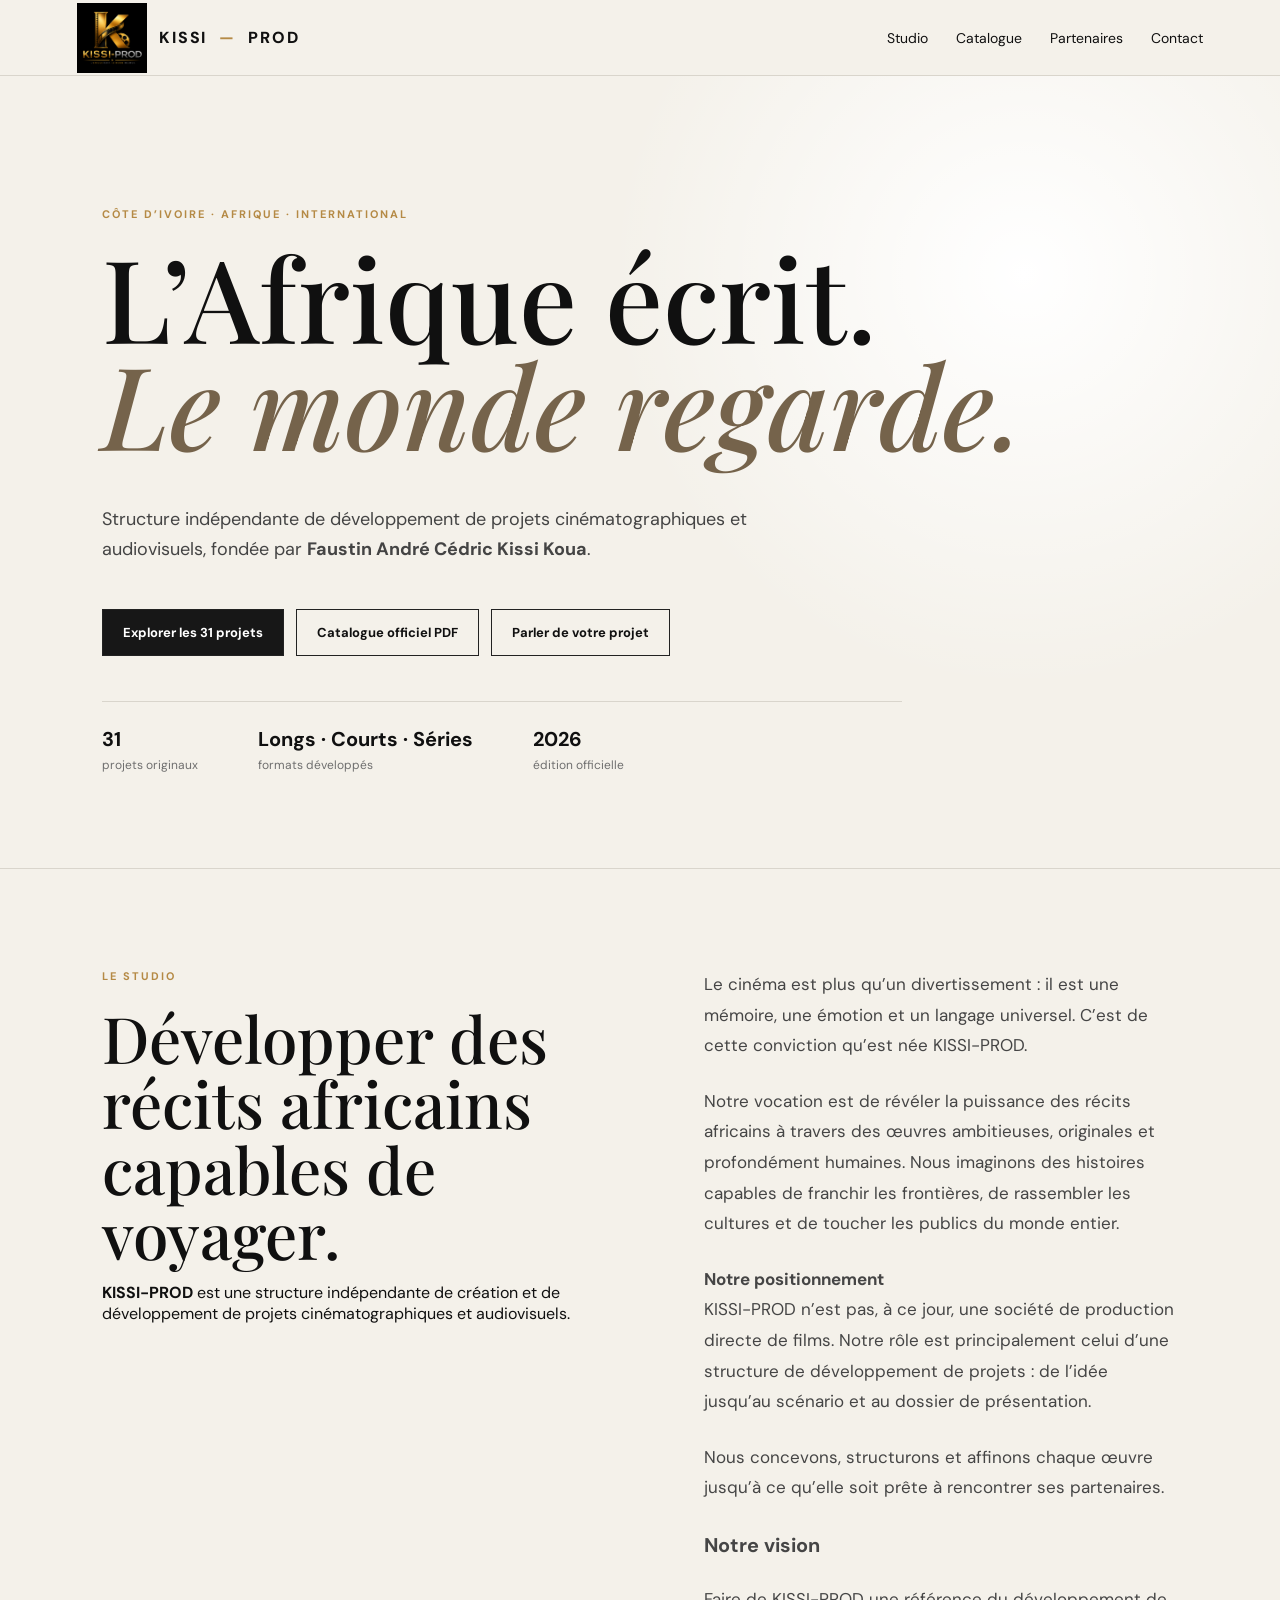
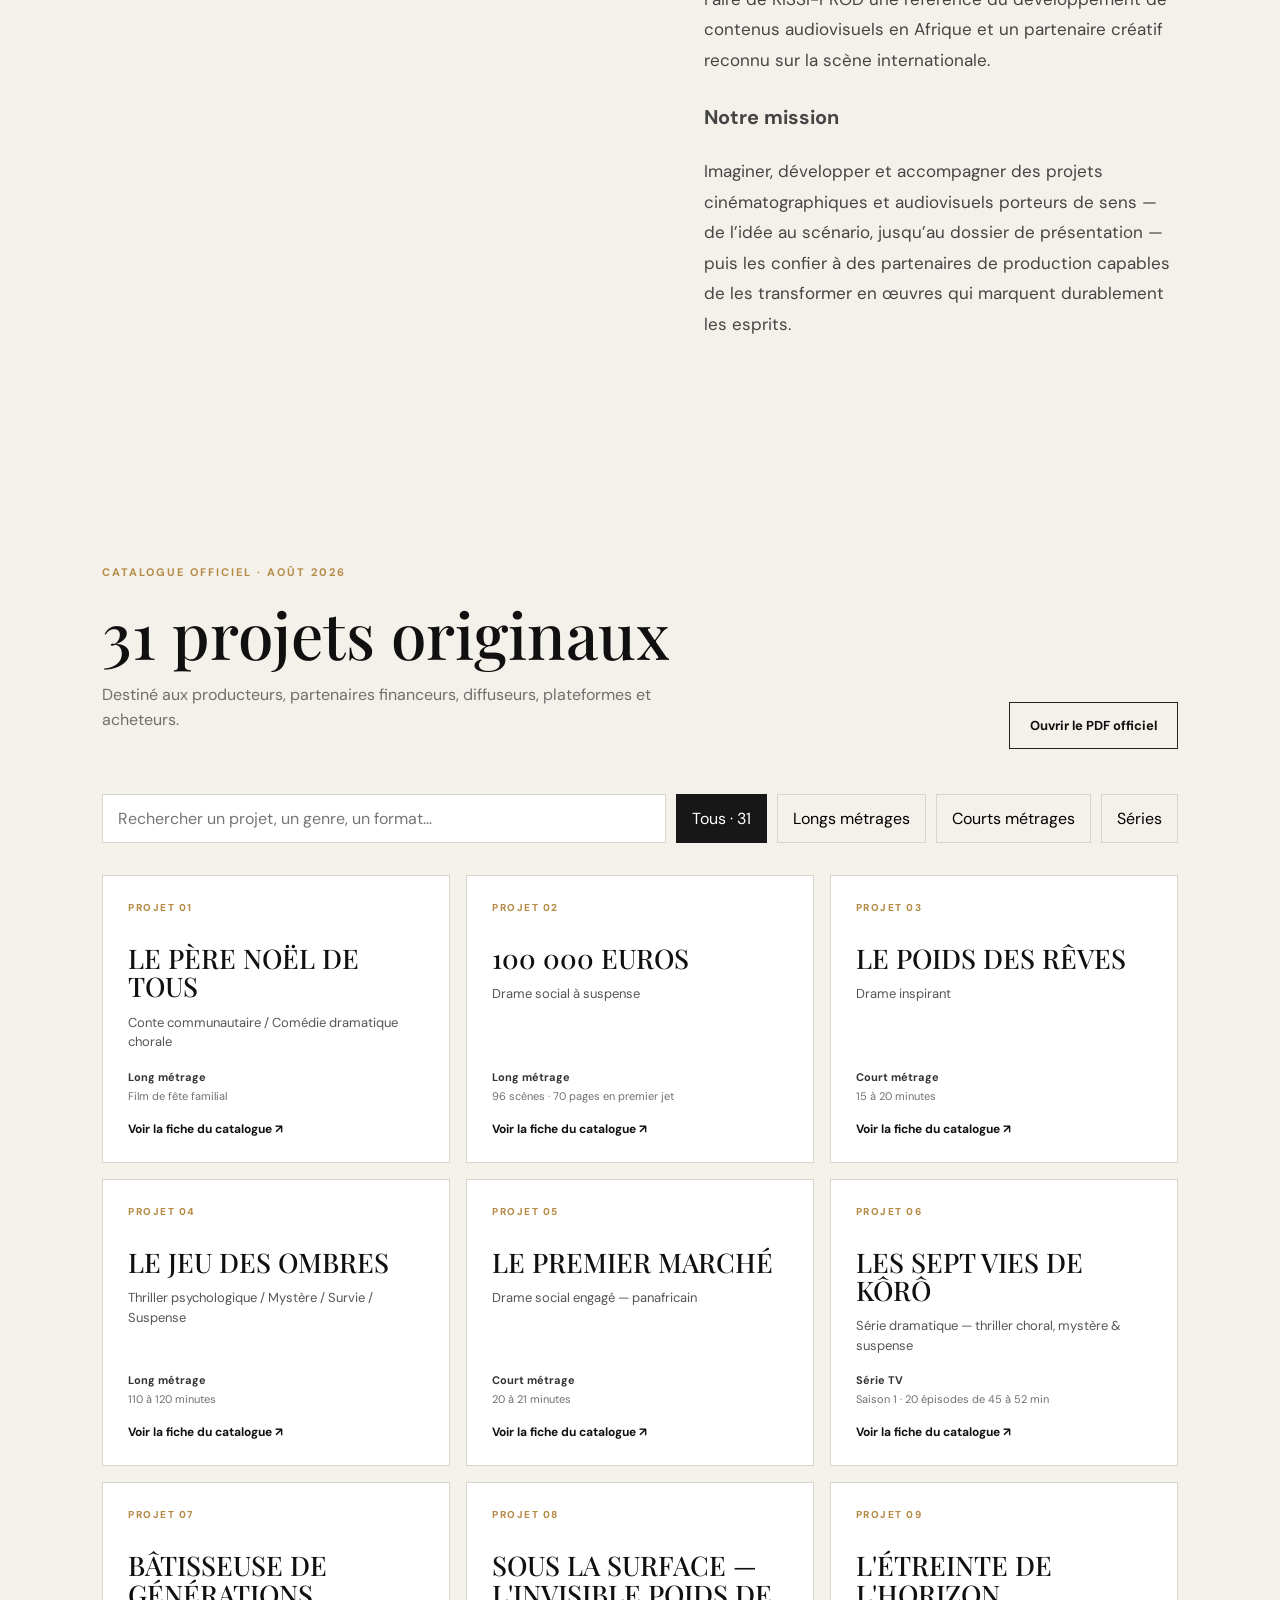
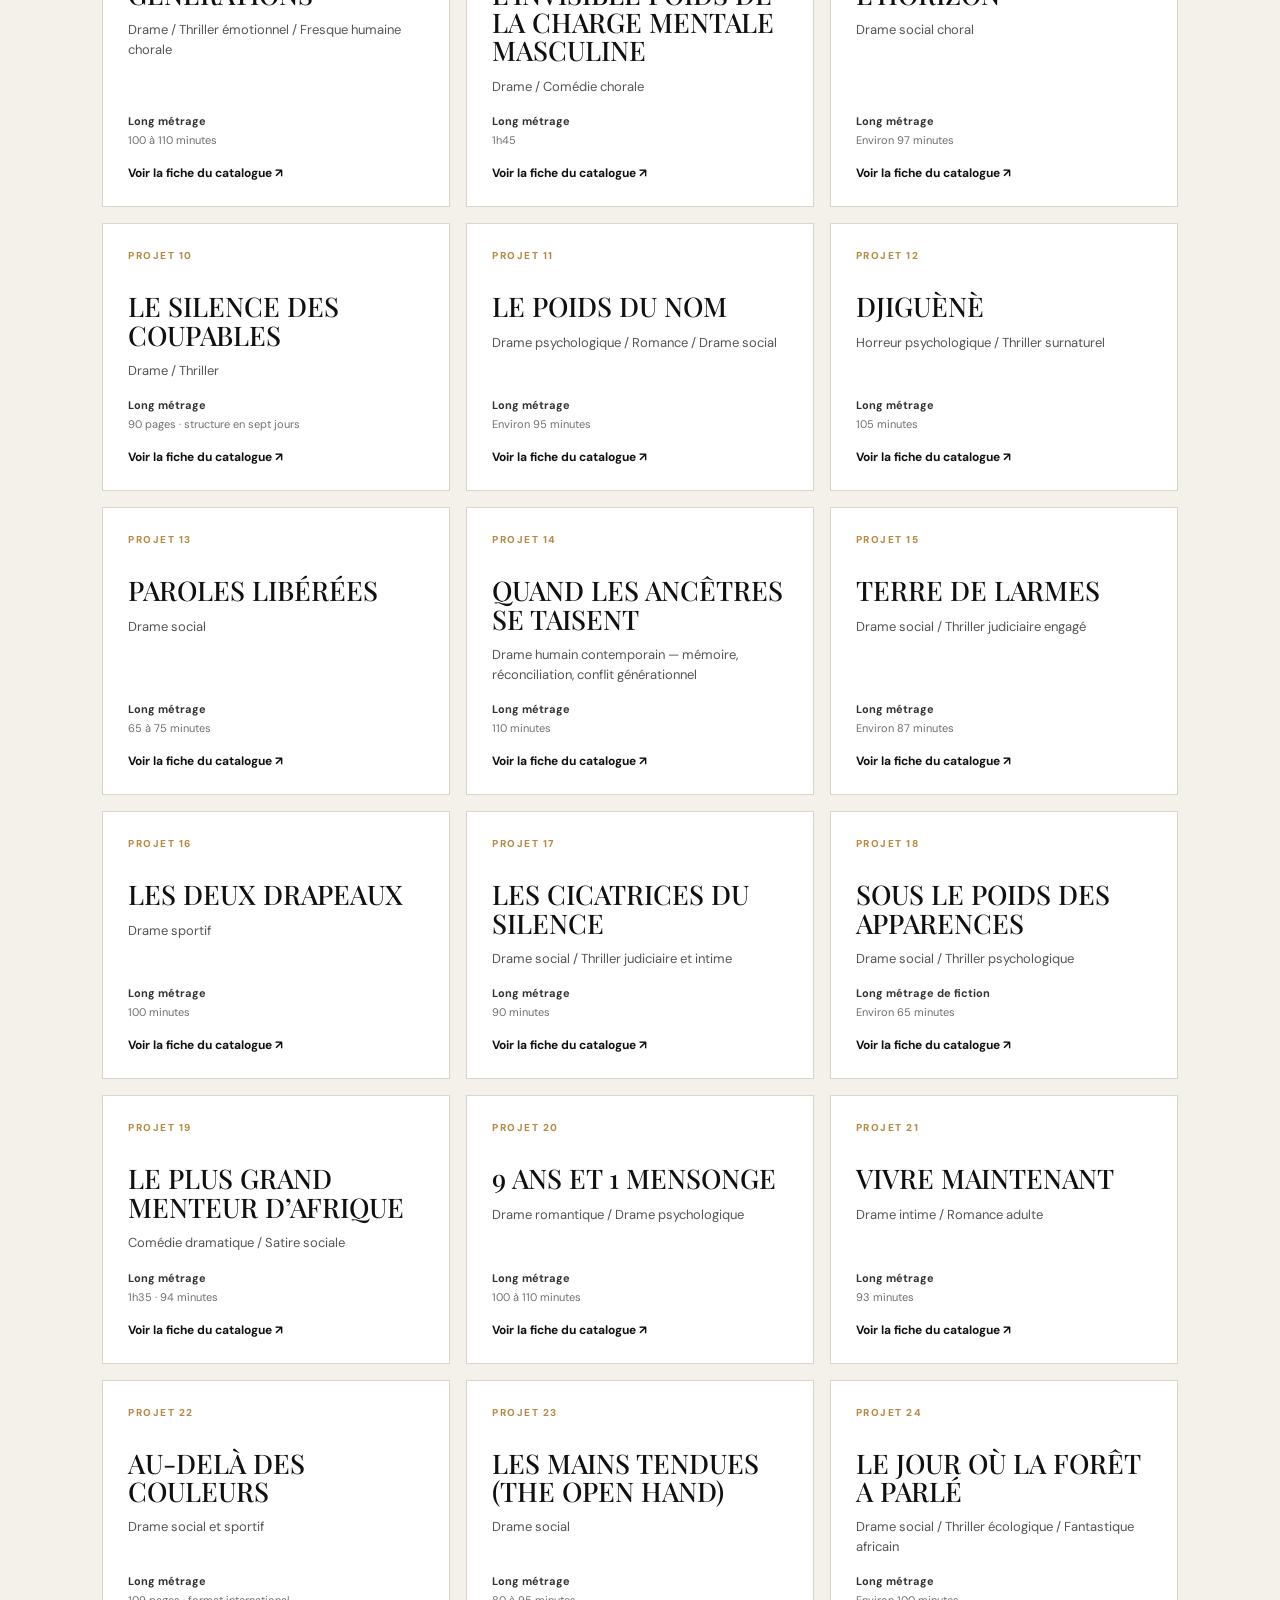
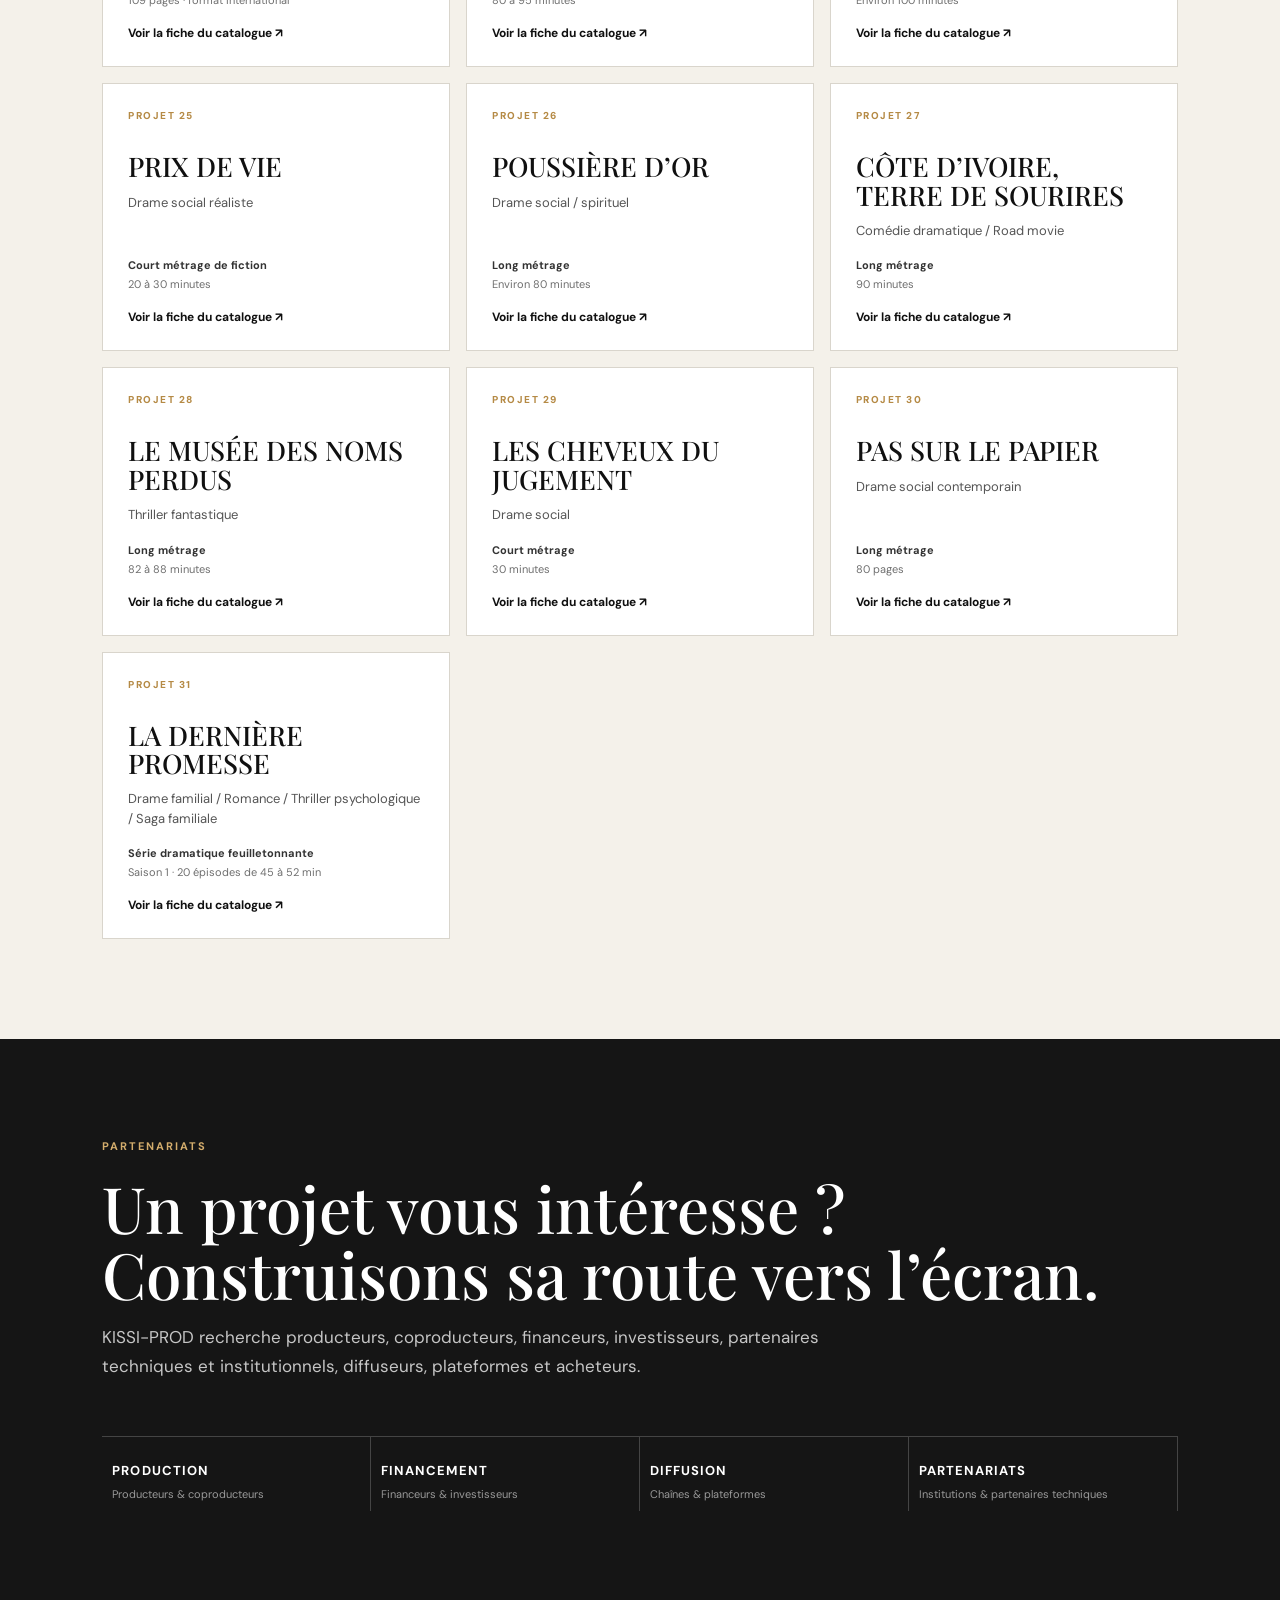
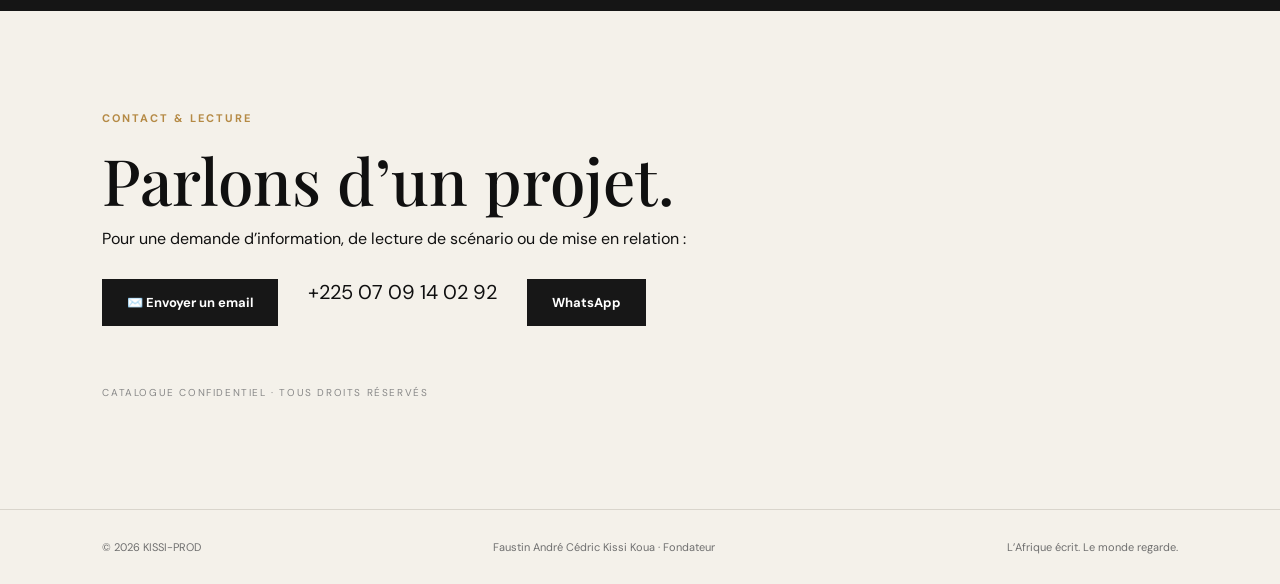
==== index.html @ 9c539769 "Update email link to a button with label" ====
<!doctype html>
<html lang="fr">
<head>
<meta charset="utf-8">
<meta name="viewport" content="width=device-width,initial-scale=1">
<meta name="description" content="KISSI-PROD — Catalogue officiel de 31 projets cinématographiques et audiovisuels.">
<title>KISSI-PROD — 31 projets</title>
<link rel="stylesheet" href="style.css">
</head>
<body>
<header class="nav">
  <a class="brand" href="#accueil">
   <img src="file_00000000c24481f49c2893742e3dc87b.png" alt="Logo KISSI-PROD"> KISSI<span>—</span>PROD</a>
  <button class="menu-toggle" aria-label="Ouvrir le menu">☰</button>
<nav>
    <a href="#studio">Studio</a>
    <a href="#catalogue">Catalogue</a>
    <a href="#partenaires">Partenaires</a>
    <a href="#contact">Contact</a>
  </nav>
</header>

<main>
<section id="accueil" class="hero">
  <div class="eyebrow">CÔTE D’IVOIRE · AFRIQUE · INTERNATIONAL</div>
  <h1>L’Afrique écrit.<br><em>Le monde regarde.</em></h1>
  <p>Structure indépendante de développement de projets cinématographiques et audiovisuels, fondée par <strong>Faustin André Cédric Kissi Koua</strong>.</p>
  <div class="actions">
    <a class="btn primary" href="#catalogue">Explorer les 31 projets</a>
    <a class="btn" href="catalogue-officiel-kissi-prod.pdf" target="_blank">Catalogue officiel PDF</a>
    <a class="btn" href="#contact">Parler de votre projet</a>
  </div>
  <div class="stats">
    <div><b>31</b><span>projets originaux</span></div>
    <div><b>Longs · Courts · Séries</b><span>formats développés</span></div>
    <div><b>2026</b><span>édition officielle</span></div>
  </div>
</section>

<section id="studio" class="section split">

  <div>
    <div class="eyebrow">LE STUDIO</div>

    <h2>Développer des récits africains capables de voyager.</h2>

    <p>
      <strong>KISSI-PROD</strong> est une structure indépendante de création
      et de développement de projets cinématographiques et audiovisuels.
    </p>
  </div>

  <div class="copy">

    <p>
      Le cinéma est plus qu’un divertissement : il est une mémoire,
      une émotion et un langage universel. C’est de cette conviction
      qu’est née KISSI-PROD.
    </p>

    <p>
      Notre vocation est de révéler la puissance des récits africains
      à travers des œuvres ambitieuses, originales et profondément humaines.
      Nous imaginons des histoires capables de franchir les frontières,
      de rassembler les cultures et de toucher les publics du monde entier.
    </p>

    <div class="note">
      <strong>Notre positionnement</strong>

      <p>
        KISSI-PROD n’est pas, à ce jour, une société de production directe
        de films. Notre rôle est principalement celui d’une structure de
        développement de projets : de l’idée jusqu’au scénario et au dossier
        de présentation.
      </p>

      <p>
        Nous concevons, structurons et affinons chaque œuvre jusqu’à ce
        qu’elle soit prête à rencontrer ses partenaires.
      </p>
    </div>

    <h3>Notre vision</h3>

    <p>
      Faire de KISSI-PROD une référence du développement de contenus
      audiovisuels en Afrique et un partenaire créatif reconnu sur
      la scène internationale.
    </p>

    <h3>Notre mission</h3>

    <p>
      Imaginer, développer et accompagner des projets cinématographiques
      et audiovisuels porteurs de sens — de l’idée au scénario, jusqu’au
      dossier de présentation — puis les confier à des partenaires de
      production capables de les transformer en œuvres qui marquent
      durablement les esprits.
    </p>

  </div>

</section>

<section id="catalogue" class="section catalogue">
  <div class="sectionhead">
    <div>
      <div class="eyebrow">CATALOGUE OFFICIEL · AOÛT 2026</div>
      <h2>31 projets originaux</h2>
      <p>Destiné aux producteurs, partenaires financeurs, diffuseurs, plateformes et acheteurs.</p>
    </div>
    <a class="btn" href="catalogue-officiel-kissi-prod.pdf" target="_blank">Ouvrir le PDF officiel</a>
  </div>
  <div class="filters">
    <input id="search" type="search" placeholder="Rechercher un projet, un genre, un format…">
    <button class="filter active" data-filter="all">Tous · 31</button>
    <button class="filter" data-filter="long">Longs métrages</button>
    <button class="filter" data-filter="court">Courts métrages</button>
    <button class="filter" data-filter="série">Séries</button>
  </div>
  <div id="grid" class="grid">
    <article class="card" data-search="le père noël de tous conte communautaire / comédie dramatique chorale long métrage" data-type="long métrage">
      <div class="num">PROJET 01</div>
      <h3>LE PÈRE NOËL DE TOUS</h3>
      <p class="genre">Conte communautaire / Comédie dramatique chorale</p>
      <div class="meta"><span>Long métrage</span><span>Film de fête familial</span></div>
      <a class="cardlink" href="https://docs.google.com/gview?embedded=1&url=https://kissiprod95-max.github.io/catalogue-officiel-kissi-prod.pdf&page=5" target="_blank">Voir la fiche du catalogue ↗</a>
    </article>
    
    <article class="card" data-search="100 000 euros drame social à suspense long métrage" data-type="long métrage">
      <div class="num">PROJET 02</div>
      <h3>100 000 EUROS</h3>
      <p class="genre">Drame social à suspense</p>
      <div class="meta"><span>Long métrage</span><span>96 scènes · 70 pages en premier jet</span></div>
      <a class="cardlink" href="catalogue-officiel-kissi-prod.pdf#page=6" target="_blank">Voir la fiche du catalogue ↗</a>
    </article>
    
    <article class="card" data-search="le poids des rêves drame inspirant court métrage" data-type="court métrage">
      <div class="num">PROJET 03</div>
      <h3>LE POIDS DES RÊVES</h3>
      <p class="genre">Drame inspirant</p>
      <div class="meta"><span>Court métrage</span><span>15 à 20 minutes</span></div>
      <a class="cardlink" href="catalogue-officiel-kissi-prod.pdf#page=7" target="_blank">Voir la fiche du catalogue ↗</a>
    </article>
    
    <article class="card" data-search="le jeu des ombres thriller psychologique / mystère / survie / suspense long métrage" data-type="long métrage">
      <div class="num">PROJET 04</div>
      <h3>LE JEU DES OMBRES</h3>
      <p class="genre">Thriller psychologique / Mystère / Survie / Suspense</p>
      <div class="meta"><span>Long métrage</span><span>110 à 120 minutes</span></div>
      <a class="cardlink" href="catalogue-officiel-kissi-prod.pdf#page=8" target="_blank">Voir la fiche du catalogue ↗</a>
    </article>
    
    <article class="card" data-search="le premier marché drame social engagé — panafricain court métrage" data-type="court métrage">
      <div class="num">PROJET 05</div>
      <h3>LE PREMIER MARCHÉ</h3>
      <p class="genre">Drame social engagé — panafricain</p>
      <div class="meta"><span>Court métrage</span><span>20 à 21 minutes</span></div>
      <a class="cardlink" href="catalogue-officiel-kissi-prod.pdf#page=9" target="_blank">Voir la fiche du catalogue ↗</a>
    </article>
    
    <article class="card" data-search="les sept vies de kôrô série dramatique — thriller choral, mystère &amp; suspense série tv" data-type="série tv">
      <div class="num">PROJET 06</div>
      <h3>LES SEPT VIES DE KÔRÔ</h3>
      <p class="genre">Série dramatique — thriller choral, mystère &amp; suspense</p>
      <div class="meta"><span>Série TV</span><span>Saison 1 · 20 épisodes de 45 à 52 min</span></div>
      <a class="cardlink" href="catalogue-officiel-kissi-prod.pdf#page=10" target="_blank">Voir la fiche du catalogue ↗</a>
    </article>
    
    <article class="card" data-search="bâtisseuse de générations drame / thriller émotionnel / fresque humaine chorale long métrage" data-type="long métrage">
      <div class="num">PROJET 07</div>
      <h3>BÂTISSEUSE DE GÉNÉRATIONS</h3>
      <p class="genre">Drame / Thriller émotionnel / Fresque humaine chorale</p>
      <div class="meta"><span>Long métrage</span><span>100 à 110 minutes</span></div>
      <a class="cardlink" href="catalogue-officiel-kissi-prod.pdf#page=11" target="_blank">Voir la fiche du catalogue ↗</a>
    </article>
    
    <article class="card" data-search="sous la surface — l&#x27;invisible poids de la charge mentale masculine drame / comédie chorale long métrage" data-type="long métrage">
      <div class="num">PROJET 08</div>
      <h3>SOUS LA SURFACE — L&#x27;INVISIBLE POIDS DE LA CHARGE MENTALE MASCULINE</h3>
      <p class="genre">Drame / Comédie chorale</p>
      <div class="meta"><span>Long métrage</span><span>1h45</span></div>
      <a class="cardlink" href="catalogue-officiel-kissi-prod.pdf#page=12" target="_blank">Voir la fiche du catalogue ↗</a>
    </article>
    
    <article class="card" data-search="l&#x27;étreinte de l&#x27;horizon drame social choral long métrage" data-type="long métrage">
      <div class="num">PROJET 09</div>
      <h3>L&#x27;ÉTREINTE DE L&#x27;HORIZON</h3>
      <p class="genre">Drame social choral</p>
      <div class="meta"><span>Long métrage</span><span>Environ 97 minutes</span></div>
      <a class="cardlink" href="catalogue-officiel-kissi-prod.pdf#page=13" target="_blank">Voir la fiche du catalogue ↗</a>
    </article>
    
    <article class="card" data-search="le silence des coupables drame / thriller long métrage" data-type="long métrage">
      <div class="num">PROJET 10</div>
      <h3>LE SILENCE DES COUPABLES</h3>
      <p class="genre">Drame / Thriller</p>
      <div class="meta"><span>Long métrage</span><span>90 pages · structure en sept jours</span></div>
      <a class="cardlink" href="catalogue-officiel-kissi-prod.pdf#page=14" target="_blank">Voir la fiche du catalogue ↗</a>
    </article>
    
    <article class="card" data-search="le poids du nom drame psychologique / romance / drame social long métrage" data-type="long métrage">
      <div class="num">PROJET 11</div>
      <h3>LE POIDS DU NOM</h3>
      <p class="genre">Drame psychologique / Romance / Drame social</p>
      <div class="meta"><span>Long métrage</span><span>Environ 95 minutes</span></div>
      <a class="cardlink" href="catalogue-officiel-kissi-prod.pdf#page=15" target="_blank">Voir la fiche du catalogue ↗</a>
    </article>
    
    <article class="card" data-search="djiguènè horreur psychologique / thriller surnaturel long métrage" data-type="long métrage">
      <div class="num">PROJET 12</div>
      <h3>DJIGUÈNÈ</h3>
      <p class="genre">Horreur psychologique / Thriller surnaturel</p>
      <div class="meta"><span>Long métrage</span><span>105 minutes</span></div>
      <a class="cardlink" href="catalogue-officiel-kissi-prod.pdf#page=16" target="_blank">Voir la fiche du catalogue ↗</a>
    </article>
    
    <article class="card" data-search="paroles libérées drame social long métrage" data-type="long métrage">
      <div class="num">PROJET 13</div>
      <h3>PAROLES LIBÉRÉES</h3>
      <p class="genre">Drame social</p>
      <div class="meta"><span>Long métrage</span><span>65 à 75 minutes</span></div>
      <a class="cardlink" href="catalogue-officiel-kissi-prod.pdf#page=17" target="_blank">Voir la fiche du catalogue ↗</a>
    </article>
    
    <article class="card" data-search="quand les ancêtres se taisent drame humain contemporain — mémoire, réconciliation, conflit générationnel long métrage" data-type="long métrage">
      <div class="num">PROJET 14</div>
      <h3>QUAND LES ANCÊTRES SE TAISENT</h3>
      <p class="genre">Drame humain contemporain — mémoire, réconciliation, conflit générationnel</p>
      <div class="meta"><span>Long métrage</span><span>110 minutes</span></div>
      <a class="cardlink" href="catalogue-officiel-kissi-prod.pdf#page=18" target="_blank">Voir la fiche du catalogue ↗</a>
    </article>
    
    <article class="card" data-search="terre de larmes drame social / thriller judiciaire engagé long métrage" data-type="long métrage">
      <div class="num">PROJET 15</div>
      <h3>TERRE DE LARMES</h3>
      <p class="genre">Drame social / Thriller judiciaire engagé</p>
      <div class="meta"><span>Long métrage</span><span>Environ 87 minutes</span></div>
      <a class="cardlink" href="catalogue-officiel-kissi-prod.pdf#page=19" target="_blank">Voir la fiche du catalogue ↗</a>
    </article>
    
    <article class="card" data-search="les deux drapeaux drame sportif long métrage" data-type="long métrage">
      <div class="num">PROJET 16</div>
      <h3>LES DEUX DRAPEAUX</h3>
      <p class="genre">Drame sportif</p>
      <div class="meta"><span>Long métrage</span><span>100 minutes</span></div>
      <a class="cardlink" href="catalogue-officiel-kissi-prod.pdf#page=20" target="_blank">Voir la fiche du catalogue ↗</a>
    </article>
    
    <article class="card" data-search="les cicatrices du silence drame social / thriller judiciaire et intime long métrage" data-type="long métrage">
      <div class="num">PROJET 17</div>
      <h3>LES CICATRICES DU SILENCE</h3>
      <p class="genre">Drame social / Thriller judiciaire et intime</p>
      <div class="meta"><span>Long métrage</span><span>90 minutes</span></div>
      <a class="cardlink" href="catalogue-officiel-kissi-prod.pdf#page=21" target="_blank">Voir la fiche du catalogue ↗</a>
    </article>
    
    <article class="card" data-search="sous le poids des apparences drame social / thriller psychologique long métrage de fiction" data-type="long métrage de fiction">
      <div class="num">PROJET 18</div>
      <h3>SOUS LE POIDS DES APPARENCES</h3>
      <p class="genre">Drame social / Thriller psychologique</p>
      <div class="meta"><span>Long métrage de fiction</span><span>Environ 65 minutes</span></div>
      <a class="cardlink" href="catalogue-officiel-kissi-prod.pdf#page=22" target="_blank">Voir la fiche du catalogue ↗</a>
    </article>
    
    <article class="card" data-search="le plus grand menteur d’afrique comédie dramatique / satire sociale long métrage" data-type="long métrage">
      <div class="num">PROJET 19</div>
      <h3>LE PLUS GRAND MENTEUR D’AFRIQUE</h3>
      <p class="genre">Comédie dramatique / Satire sociale</p>
      <div class="meta"><span>Long métrage</span><span>1h35 · 94 minutes</span></div>
      <a class="cardlink" href="catalogue-officiel-kissi-prod.pdf#page=23" target="_blank">Voir la fiche du catalogue ↗</a>
    </article>
    
    <article class="card" data-search="9 ans et 1 mensonge drame romantique / drame psychologique long métrage" data-type="long métrage">
      <div class="num">PROJET 20</div>
      <h3>9 ANS ET 1 MENSONGE</h3>
      <p class="genre">Drame romantique / Drame psychologique</p>
      <div class="meta"><span>Long métrage</span><span>100 à 110 minutes</span></div>
      <a class="cardlink" href="catalogue-officiel-kissi-prod.pdf#page=24" target="_blank">Voir la fiche du catalogue ↗</a>
    </article>
    
    <article class="card" data-search="vivre maintenant drame intime / romance adulte long métrage" data-type="long métrage">
      <div class="num">PROJET 21</div>
      <h3>VIVRE MAINTENANT</h3>
      <p class="genre">Drame intime / Romance adulte</p>
      <div class="meta"><span>Long métrage</span><span>93 minutes</span></div>
      <a class="cardlink" href="catalogue-officiel-kissi-prod.pdf#page=25" target="_blank">Voir la fiche du catalogue ↗</a>
    </article>
    
    <article class="card" data-search="au-delà des couleurs drame social et sportif long métrage" data-type="long métrage">
      <div class="num">PROJET 22</div>
      <h3>AU-DELÀ DES COULEURS</h3>
      <p class="genre">Drame social et sportif</p>
      <div class="meta"><span>Long métrage</span><span>109 pages · format international</span></div>
      <a class="cardlink" href="catalogue-officiel-kissi-prod.pdf#page=26" target="_blank">Voir la fiche du catalogue ↗</a>
    </article>
    
    <article class="card" data-search="les mains tendues (the open hand) drame social long métrage" data-type="long métrage">
      <div class="num">PROJET 23</div>
      <h3>LES MAINS TENDUES (THE OPEN HAND)</h3>
      <p class="genre">Drame social</p>
      <div class="meta"><span>Long métrage</span><span>80 à 95 minutes</span></div>
      <a class="cardlink" href="catalogue-officiel-kissi-prod.pdf#page=27" target="_blank">Voir la fiche du catalogue ↗</a>
    </article>
    
    <article class="card" data-search="le jour où la forêt a parlé drame social / thriller écologique / fantastique africain long métrage" data-type="long métrage">
      <div class="num">PROJET 24</div>
      <h3>LE JOUR OÙ LA FORÊT A PARLÉ</h3>
      <p class="genre">Drame social / Thriller écologique / Fantastique africain</p>
      <div class="meta"><span>Long métrage</span><span>Environ 100 minutes</span></div>
      <a class="cardlink" href="catalogue-officiel-kissi-prod.pdf#page=28" target="_blank">Voir la fiche du catalogue ↗</a>
    </article>
    
    <article class="card" data-search="prix de vie drame social réaliste court métrage de fiction" data-type="court métrage de fiction">
      <div class="num">PROJET 25</div>
      <h3>PRIX DE VIE</h3>
      <p class="genre">Drame social réaliste</p>
      <div class="meta"><span>Court métrage de fiction</span><span>20 à 30 minutes</span></div>
      <a class="cardlink" href="catalogue-officiel-kissi-prod.pdf#page=29" target="_blank">Voir la fiche du catalogue ↗</a>
    </article>
    
    <article class="card" data-search="poussière d’or drame social / spirituel long métrage" data-type="long métrage">
      <div class="num">PROJET 26</div>
      <h3>POUSSIÈRE D’OR</h3>
      <p class="genre">Drame social / spirituel</p>
      <div class="meta"><span>Long métrage</span><span>Environ 80 minutes</span></div>
      <a class="cardlink" href="catalogue-officiel-kissi-prod.pdf#page=30" target="_blank">Voir la fiche du catalogue ↗</a>
    </article>
    
    <article class="card" data-search="côte d’ivoire, terre de sourires comédie dramatique / road movie long métrage" data-type="long métrage">
      <div class="num">PROJET 27</div>
      <h3>CÔTE D’IVOIRE, TERRE DE SOURIRES</h3>
      <p class="genre">Comédie dramatique / Road movie</p>
      <div class="meta"><span>Long métrage</span><span>90 minutes</span></div>
      <a class="cardlink" href="catalogue-officiel-kissi-prod.pdf#page=31" target="_blank">Voir la fiche du catalogue ↗</a>
    </article>
    
    <article class="card" data-search="le musée des noms perdus thriller fantastique long métrage" data-type="long métrage">
      <div class="num">PROJET 28</div>
      <h3>LE MUSÉE DES NOMS PERDUS</h3>
      <p class="genre">Thriller fantastique</p>
      <div class="meta"><span>Long métrage</span><span>82 à 88 minutes</span></div>
      <a class="cardlink" href="catalogue-officiel-kissi-prod.pdf#page=32" target="_blank">Voir la fiche du catalogue ↗</a>
    </article>
    
    <article class="card" data-search="les cheveux du jugement drame social court métrage" data-type="court métrage">
      <div class="num">PROJET 29</div>
      <h3>LES CHEVEUX DU JUGEMENT</h3>
      <p class="genre">Drame social</p>
      <div class="meta"><span>Court métrage</span><span>30 minutes</span></div>
      <a class="cardlink" href="catalogue-officiel-kissi-prod.pdf#page=33" target="_blank">Voir la fiche du catalogue ↗</a>
    </article>
    
    <article class="card" data-search="pas sur le papier drame social contemporain long métrage" data-type="long métrage">
      <div class="num">PROJET 30</div>
      <h3>PAS SUR LE PAPIER</h3>
      <p class="genre">Drame social contemporain</p>
      <div class="meta"><span>Long métrage</span><span>80 pages</span></div>
      <a class="cardlink" href="catalogue-officiel-kissi-prod.pdf#page=34" target="_blank">Voir la fiche du catalogue ↗</a>
    </article>
    
    <article class="card" data-search="la dernière promesse drame familial / romance / thriller psychologique / saga familiale série dramatique feuilletonnante" data-type="série dramatique feuilletonnante">
      <div class="num">PROJET 31</div>
      <h3>LA DERNIÈRE PROMESSE</h3>
      <p class="genre">Drame familial / Romance / Thriller psychologique / Saga familiale</p>
      <div class="meta"><span>Série dramatique feuilletonnante</span><span>Saison 1 · 20 épisodes de 45 à 52 min</span></div>
      <a class="cardlink" href="catalogue-officiel-kissi-prod.pdf#page=35" target="_blank">Voir la fiche du catalogue ↗</a>
    </article>
    </div>
  <div id="empty" class="empty">Aucun projet ne correspond à votre recherche.</div>
</section>

<section id="partenaires" class="section dark">
  <div class="eyebrow">PARTENARIATS</div>
  <h2>Un projet vous intéresse ?<br>Construisons sa route vers l’écran.</h2>
  <p>KISSI-PROD recherche producteurs, coproducteurs, financeurs, investisseurs, partenaires techniques et institutionnels, diffuseurs, plateformes et acheteurs.</p>
  <div class="partnergrid">
    <div>PRODUCTION<br><small>Producteurs & coproducteurs</small></div>
    <div>FINANCEMENT<br><small>Financeurs & investisseurs</small></div>
    <div>DIFFUSION<br><small>Chaînes & plateformes</small></div>
    <div>PARTENARIATS<br><small>Institutions & partenaires techniques</small></div>
  </div>
</section>

<section id="contact" class="section contact">
  <div class="eyebrow">CONTACT & LECTURE</div>
  <h2>Parlons d’un projet.</h2>
  <p>Pour une demande d’information, de lecture de scénario ou de mise en relation :</p>
  <div class="contactbox">
    <a class="btn" href="mailto:kissiprod95@gmail.com">✉️ Envoyer un email</a>
    <a href="tel:+2250709140292">+225 07 09 14 02 92</a>
<a class="btn" href="https://wa.me/2250171426454" target="_blank">WhatsApp</a>
  </div>
  <p class="conf">CATALOGUE CONFIDENTIEL · TOUS DROITS RÉSERVÉS</p>
</section>
</main>

<footer>
  <span>© 2026 KISSI-PROD</span>
  <span>Faustin André Cédric Kissi Koua · Fondateur</span>
  <span>L’Afrique écrit. Le monde regarde.</span>
</footer>
<script src="script.js"></script>
</body></html>
---- style.css ----
@import url('https://fonts.googleapis.com/css2?family=DM+Sans:wght@400;500;600;700&family=Playfair+Display:ital,wght@0,500;0,600;1,500;1,600&display=swap');
:root{--ink:#101010;--muted:#6f6f6f;--paper:#f4f1ea;--line:#d9d5cc;--accent:#b58a45;--dark:#151515}
*{box-sizing:border-box}html{scroll-behavior:smooth}body{margin:0;background:var(--paper);color:var(--ink);font-family:"DM Sans",Arial,sans-serif}a{color:inherit;text-decoration:none}.nav{height:76px;padding:0 6vw;display:flex;align-items:center;justify-content:space-between;border-bottom:1px solid var(--line);position:sticky;top:0;background:rgba(244,241,234,.94);backdrop-filter:blur(12px);z-index:10}.brand{font-weight:800;letter-spacing:.12em}.brand span{color:var(--accent)}nav{display:flex;gap:28px;font-size:14px}nav a:hover{color:var(--accent)}
.hero{min-height:88vh;padding:12vh 8vw 8vh;display:flex;flex-direction:column;justify-content:center;background:radial-gradient(circle at 80% 25%,#fff 0,transparent 35%)}.eyebrow{font-size:11px;font-weight:700;letter-spacing:.18em;color:var(--accent);margin-bottom:22px}.hero h1{font-family:"Playfair Display",serif;font-size:clamp(54px,9vw,118px);line-height:.93;font-weight:500;max-width:1000px;margin:0 0 28px}.hero h1 em{color:#75634b}.hero p{max-width:650px;font-size:18px;line-height:1.7;color:#444}.actions{display:flex;gap:12px;flex-wrap:wrap;margin:26px 0 45px}.btn{display:inline-block;border:1px solid #222;padding:14px 20px;font-size:13px;font-weight:700;transition:.2s}.btn:hover{transform:translateY(-2px)}.btn.primary{background:#171717;color:#fff}.stats{display:flex;gap:60px;border-top:1px solid var(--line);padding-top:24px;max-width:800px}.stats div{display:flex;flex-direction:column;gap:5px}.stats b{font-size:20px}.stats span{font-size:12px;color:var(--muted)}
.section{padding:100px 8vw}.split{display:grid;grid-template-columns:1fr 1fr;gap:10vw;border-top:1px solid var(--line)}h2{font-family:"Playfair Display",serif;font-size:clamp(40px,5vw,70px);line-height:1.02;font-weight:500;margin:0}.copy{font-size:17px;line-height:1.8;color:#454545}.copy p{margin-top:0;margin-bottom:25px}.sectionhead{display:flex;justify-content:space-between;gap:30px;align-items:end;margin-bottom:45px}.sectionhead p{color:var(--muted);max-width:600px;line-height:1.6}
.filters{display:flex;gap:10px;flex-wrap:wrap;margin-bottom:32px}.filters input{flex:1;min-width:240px;padding:13px 15px;border:1px solid var(--line);background:#fff;font:inherit;outline:none}.filter{border:1px solid var(--line);background:transparent;padding:13px 15px;font:inherit;cursor:pointer}.filter.active,.filter:hover{background:#171717;color:#fff;border-color:#171717}.grid{display:grid;grid-template-columns:repeat(3,1fr);gap:16px}.card{background:#fff;border:1px solid var(--line);padding:25px;min-height:260px;display:flex;flex-direction:column;transition:.2s}.card:hover{transform:translateY(-4px);box-shadow:0 12px 35px #00000010}.num{font-size:10px;font-weight:800;letter-spacing:.15em;color:var(--accent);margin-bottom:30px}.card h3{font-family:"Playfair Display",serif;font-size:27px;line-height:1.05;font-weight:500;margin:0 0 12px}.genre{font-size:13px;color:#555;line-height:1.5;margin:0 0 18px}.meta{margin-top:auto;display:flex;flex-direction:column;gap:5px;font-size:11px;color:var(--muted)}.meta span:first-child{font-weight:700;color:#333}.cardlink{font-size:12px;font-weight:700;margin-top:18px}.cardlink:hover{color:var(--accent)}.empty{display:none;padding:60px;text-align:center;color:var(--muted)}
.dark{background:var(--dark);color:#fff}.dark .eyebrow{color:#d4ad6c}.dark p{max-width:760px;color:#c6c6c6;line-height:1.7;font-size:17px}.partnergrid{display:grid;grid-template-columns:repeat(4,1fr);margin-top:55px;border-top:1px solid #444}.partnergrid div{padding:25px 10px 10px;border-right:1px solid #444;font-size:13px;font-weight:700;letter-spacing:.08em}.partnergrid small{display:block;margin-top:8px;font-size:11px;color:#999;font-weight:400;letter-spacing:0}.contactbox{display:flex;flex-wrap:wrap;gap:30px;margin:30px 0 60px;font-size:20px}.contactbox a:hover{color:var(--accent)}.conf{font-size:10px!important;letter-spacing:.16em;color:#888!important}
footer{padding:30px 8vw;border-top:1px solid var(--line);display:flex;justify-content:space-between;gap:20px;flex-wrap:wrap;font-size:11px;color:var(--muted)}
@media(max-width:900px){nav{display:none}.split{grid-template-columns:1fr}.grid{grid-template-columns:repeat(2,1fr)}.partnergrid{grid-template-columns:repeat(2,1fr)}.sectionhead{align-items:start;flex-direction:column}.stats{gap:25px;flex-wrap:wrap}}
@media(max-width:600px){.hero{padding-left:6vw;padding-right:6vw}.section{padding:75px 6vw}.grid{grid-template-columns:1fr}.hero h1{font-size:58px}.stats{display:grid;grid-template-columns:1fr 1fr}.partnergrid{grid-template-columns:1fr 1fr}}
.brand{display:flex;align-items:center;gap:12px}
.brand img{width:70px;height:70px;object-fit:contain}
/* Amélioration catalogue sur téléphone */
@media(max-width:600px){

  .catalogue .sectionhead{
    gap:25px;
  }

  .catalogue .sectionhead h2{
    font-size:42px;
  }

  .catalogue .filters{
    gap:8px;
  }

  .catalogue .filters input{
    min-width:100%;
    width:100%;
    padding:14px;
  }

  .catalogue .filter{
    flex:1;
    min-width:140px;
    padding:12px 10px;
    text-align:center;
  }

  .catalogue .card{
    padding:24px;
    min-height:245px;
    border-top:3px solid var(--accent);
  }

  .catalogue .card h3{
    font-size:28px;
    line-height:1.08;
  }

  .catalogue .genre{
    font-size:15px;
  }

  .catalogue .meta{
    font-size:12px;
  }

  .catalogue .cardlink{
    font-size:13px;
    margin-top:20px;
  }

}
.contactbox .btn{padding:14px 24px;background:#171717;color:#fff;border:1px solid #171717;font-weight:700}
.contactbox .btn:hover{background:var(--accent);border-color:var(--accent);color:#fff;transform:translateY(-2px)}
.menu-toggle{
  display:none;
  background:transparent;
  border:1px solid var(--line);
  padding:10px 13px;
  font-size:22px;
  cursor:pointer;
}

@media(max-width:900px){
  .menu-toggle{
    display:block;
  }
}
@media(max-width:900px){
  nav.menu-open{
    display:flex;
    flex-direction:column;
    position:absolute;
    top:76px;
    right:6vw;
    background:var(--paper);
    border:1px solid var(--line);
    padding:15px;
    gap:15px;
    z-index:20;
  }
}
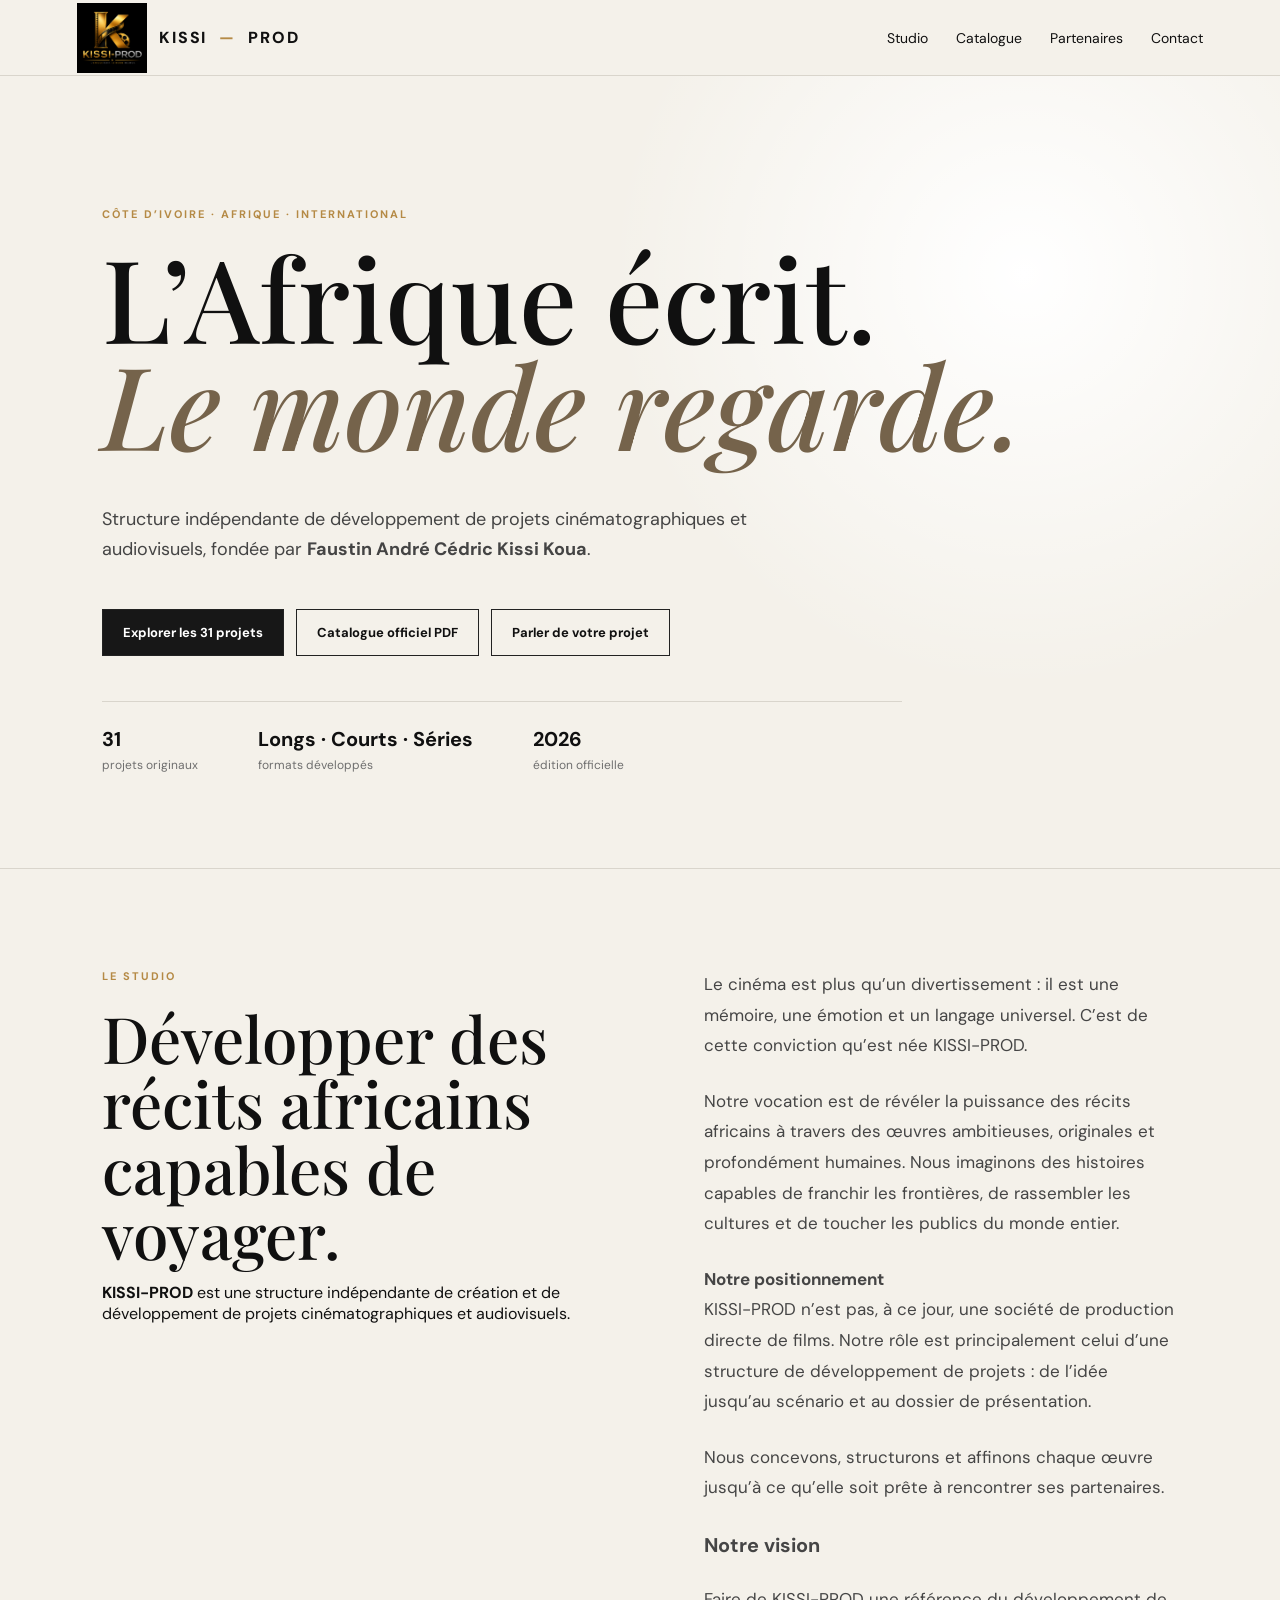
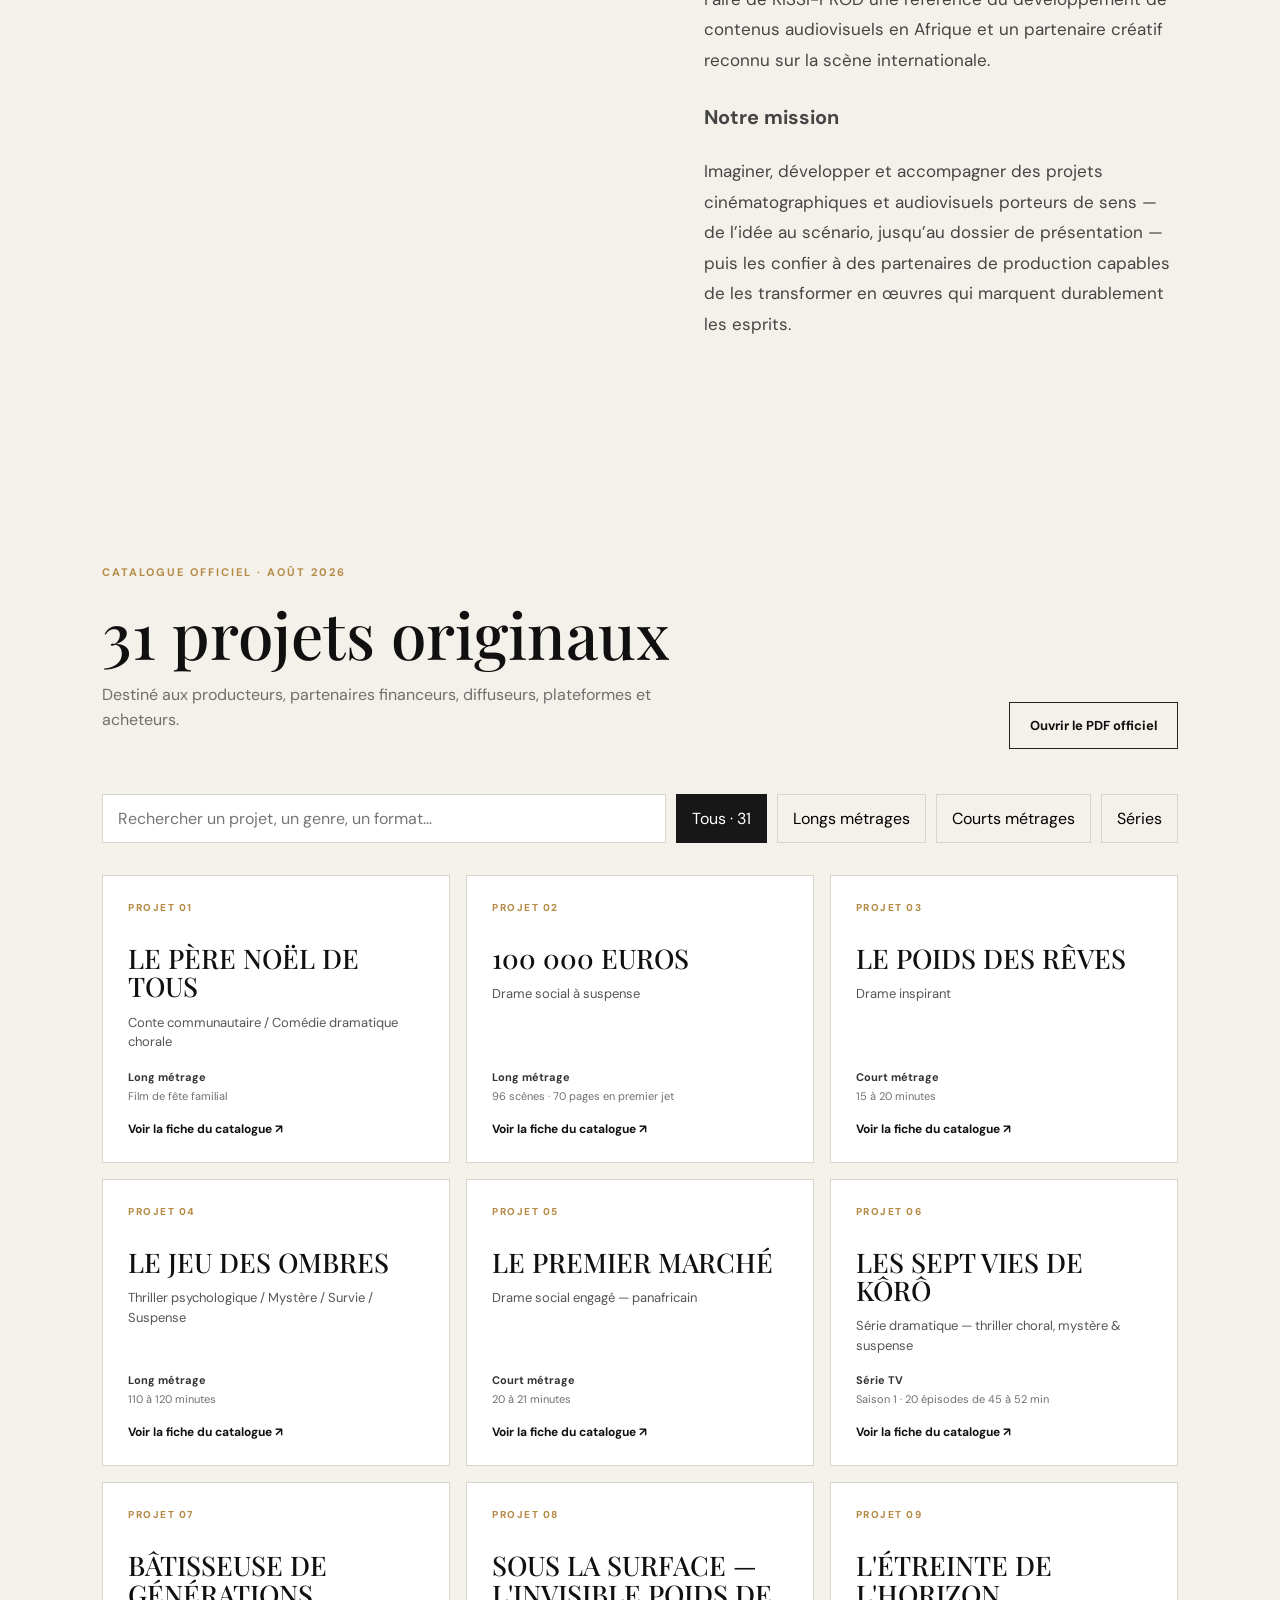
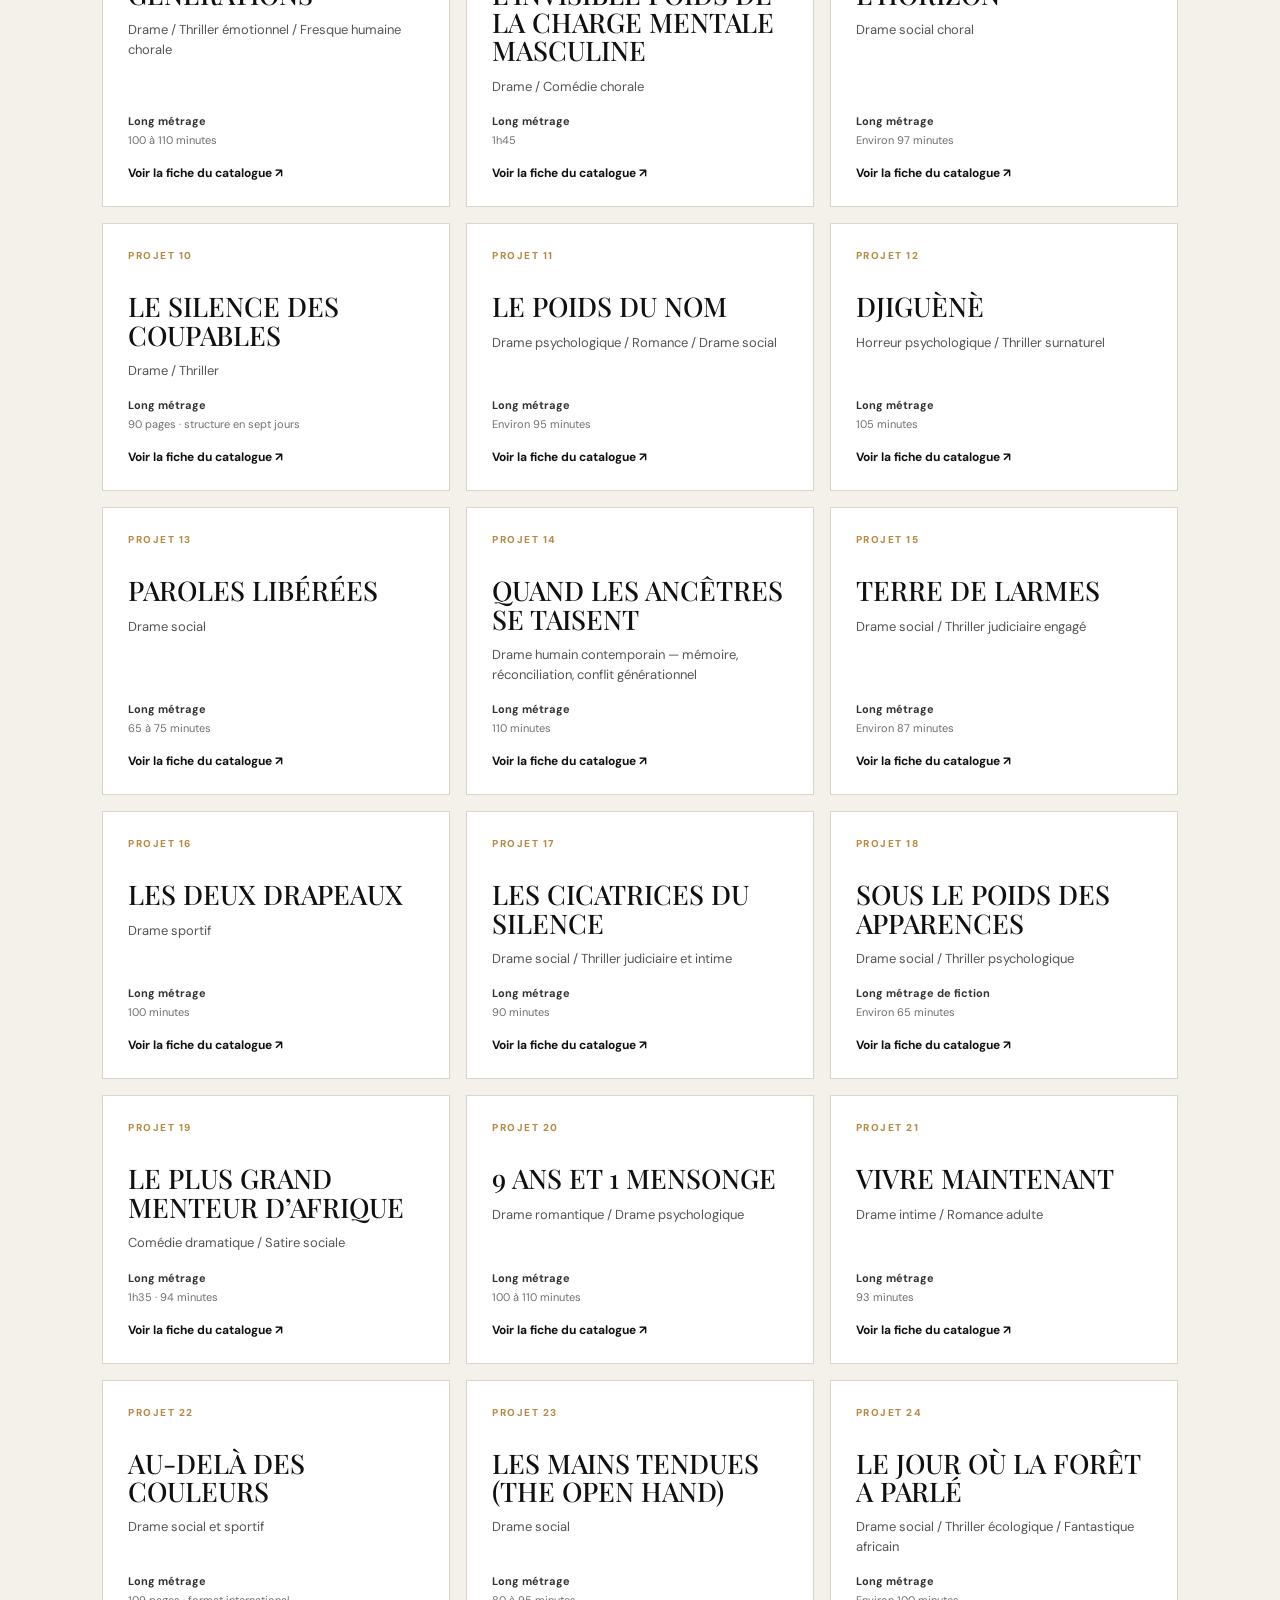
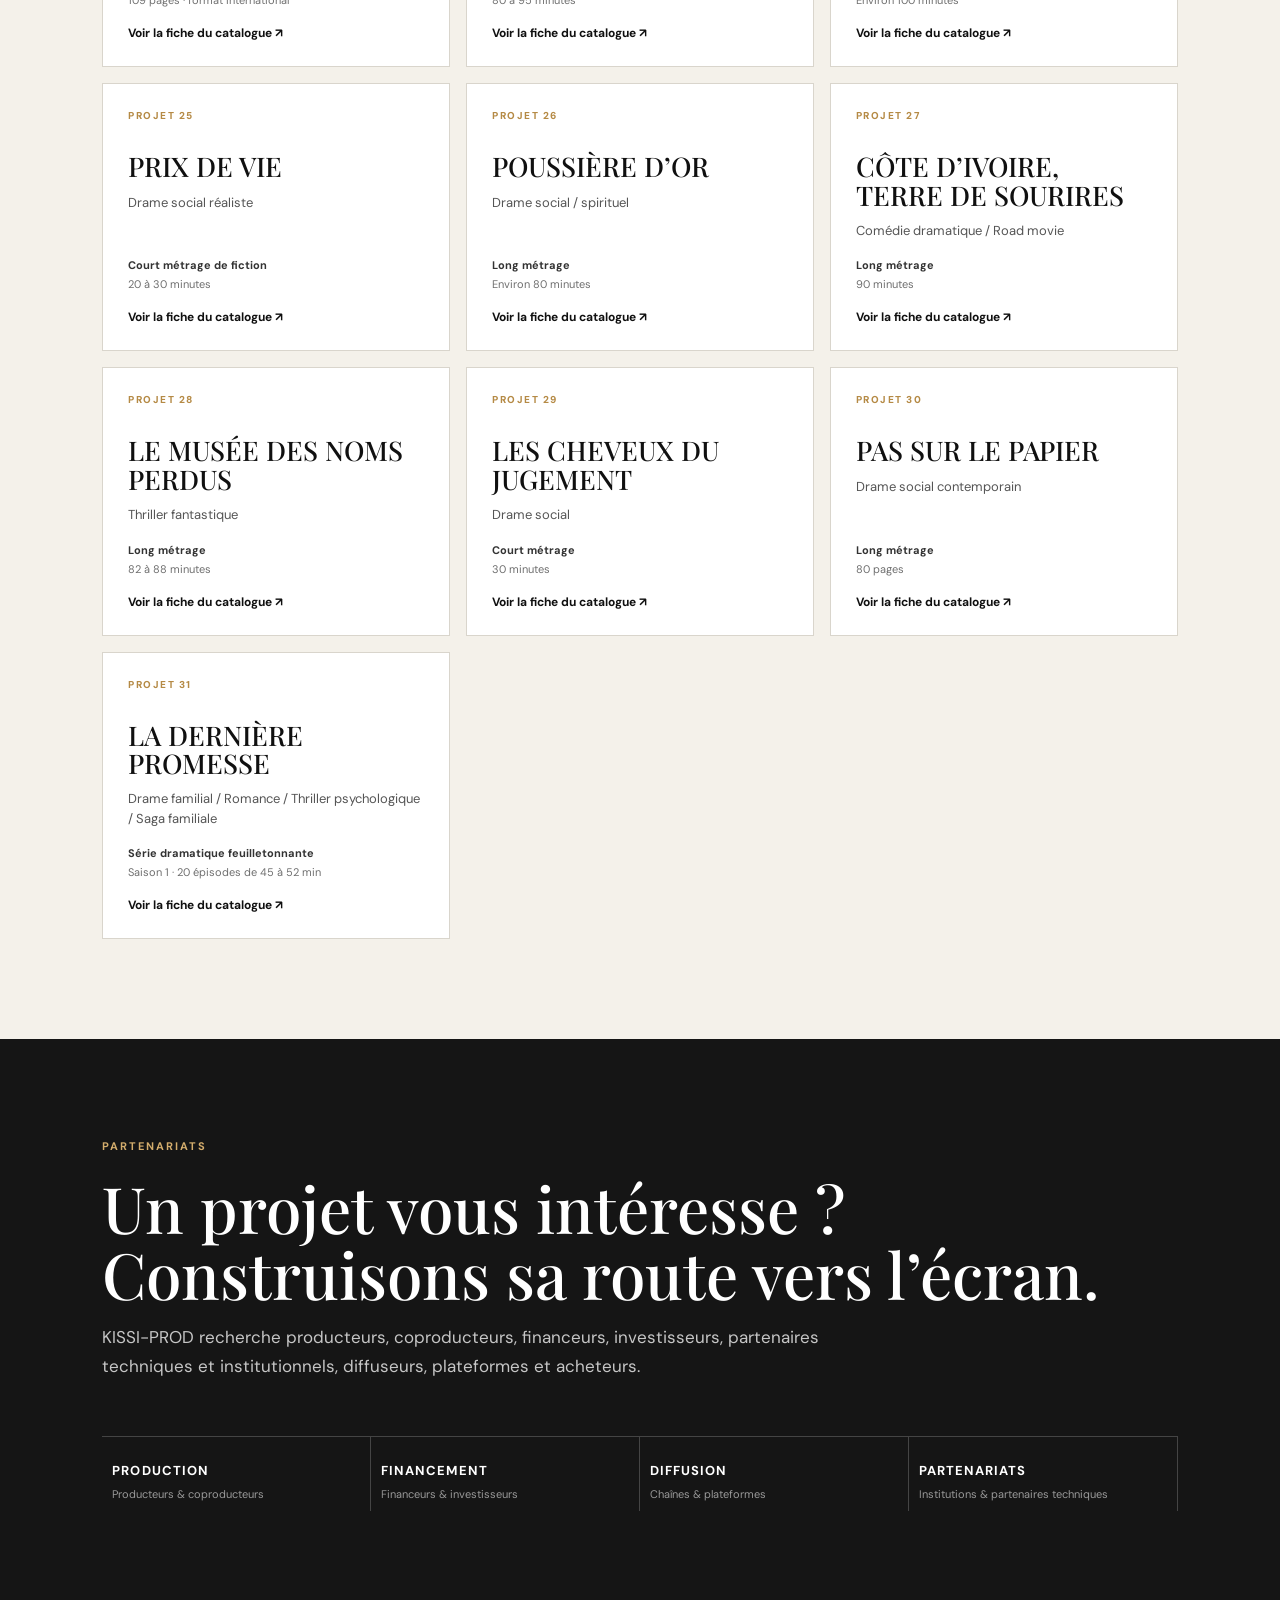
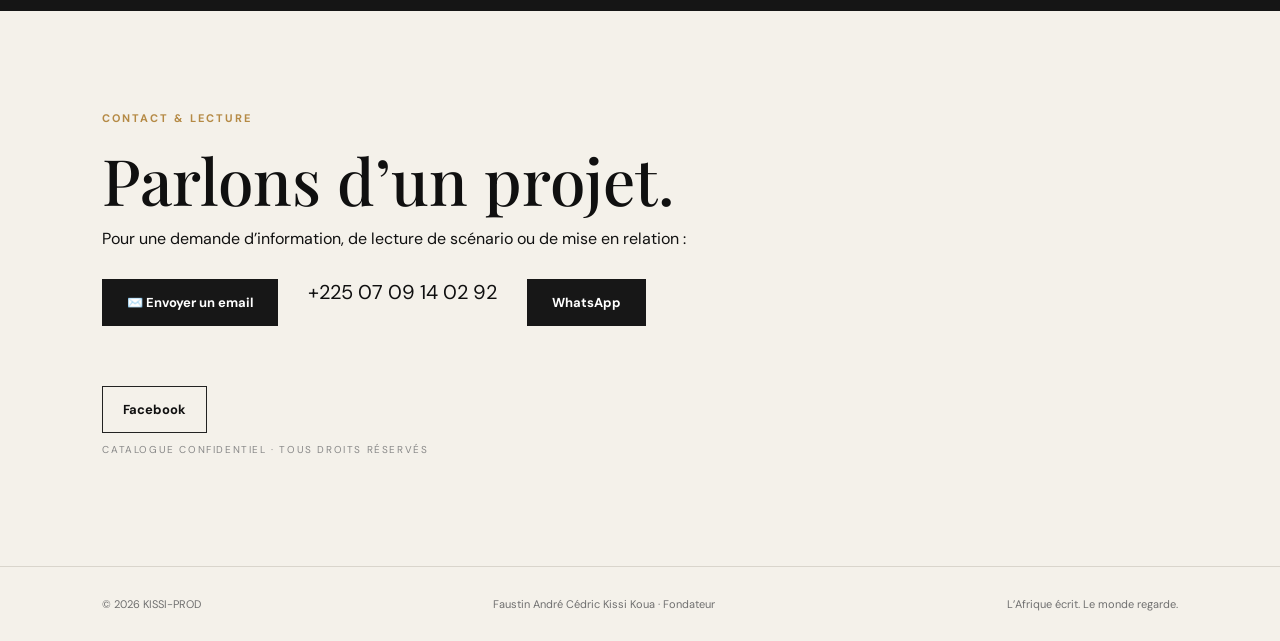
==== commit 83212801: "Add Facebook link to index.html" ====
--- a/index.html
+++ b/index.html
@@ -392,6 +392,7 @@
     <a href="tel:+2250709140292">+225 07 09 14 02 92</a>
 <a class="btn" href="https://wa.me/2250171426454" target="_blank">WhatsApp</a>
   </div>
+  <a class="btn" href="https://www.facebook.com/profile.php?id=61568002318923" target="_blank" rel="noopener">Facebook</a>
   <p class="conf">CATALOGUE CONFIDENTIEL · TOUS DROITS RÉSERVÉS</p>
 </section>
 </main>
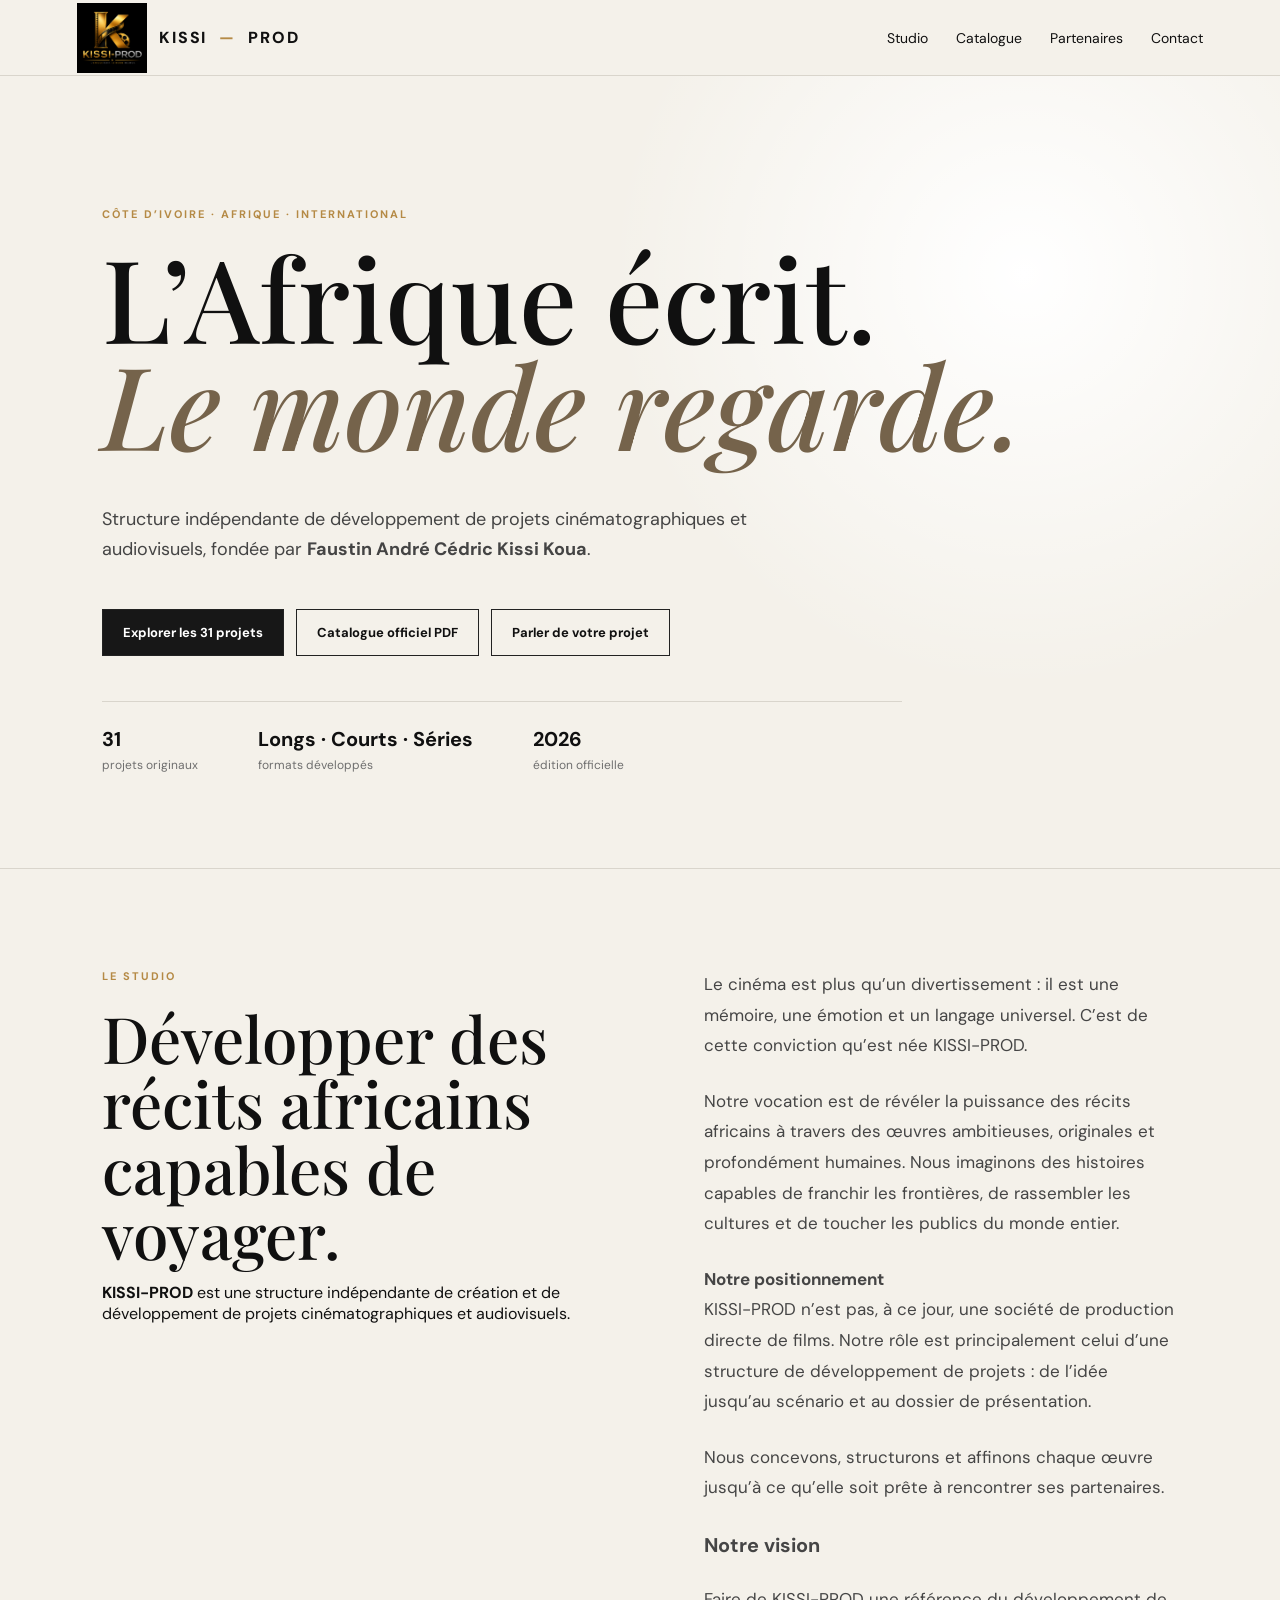
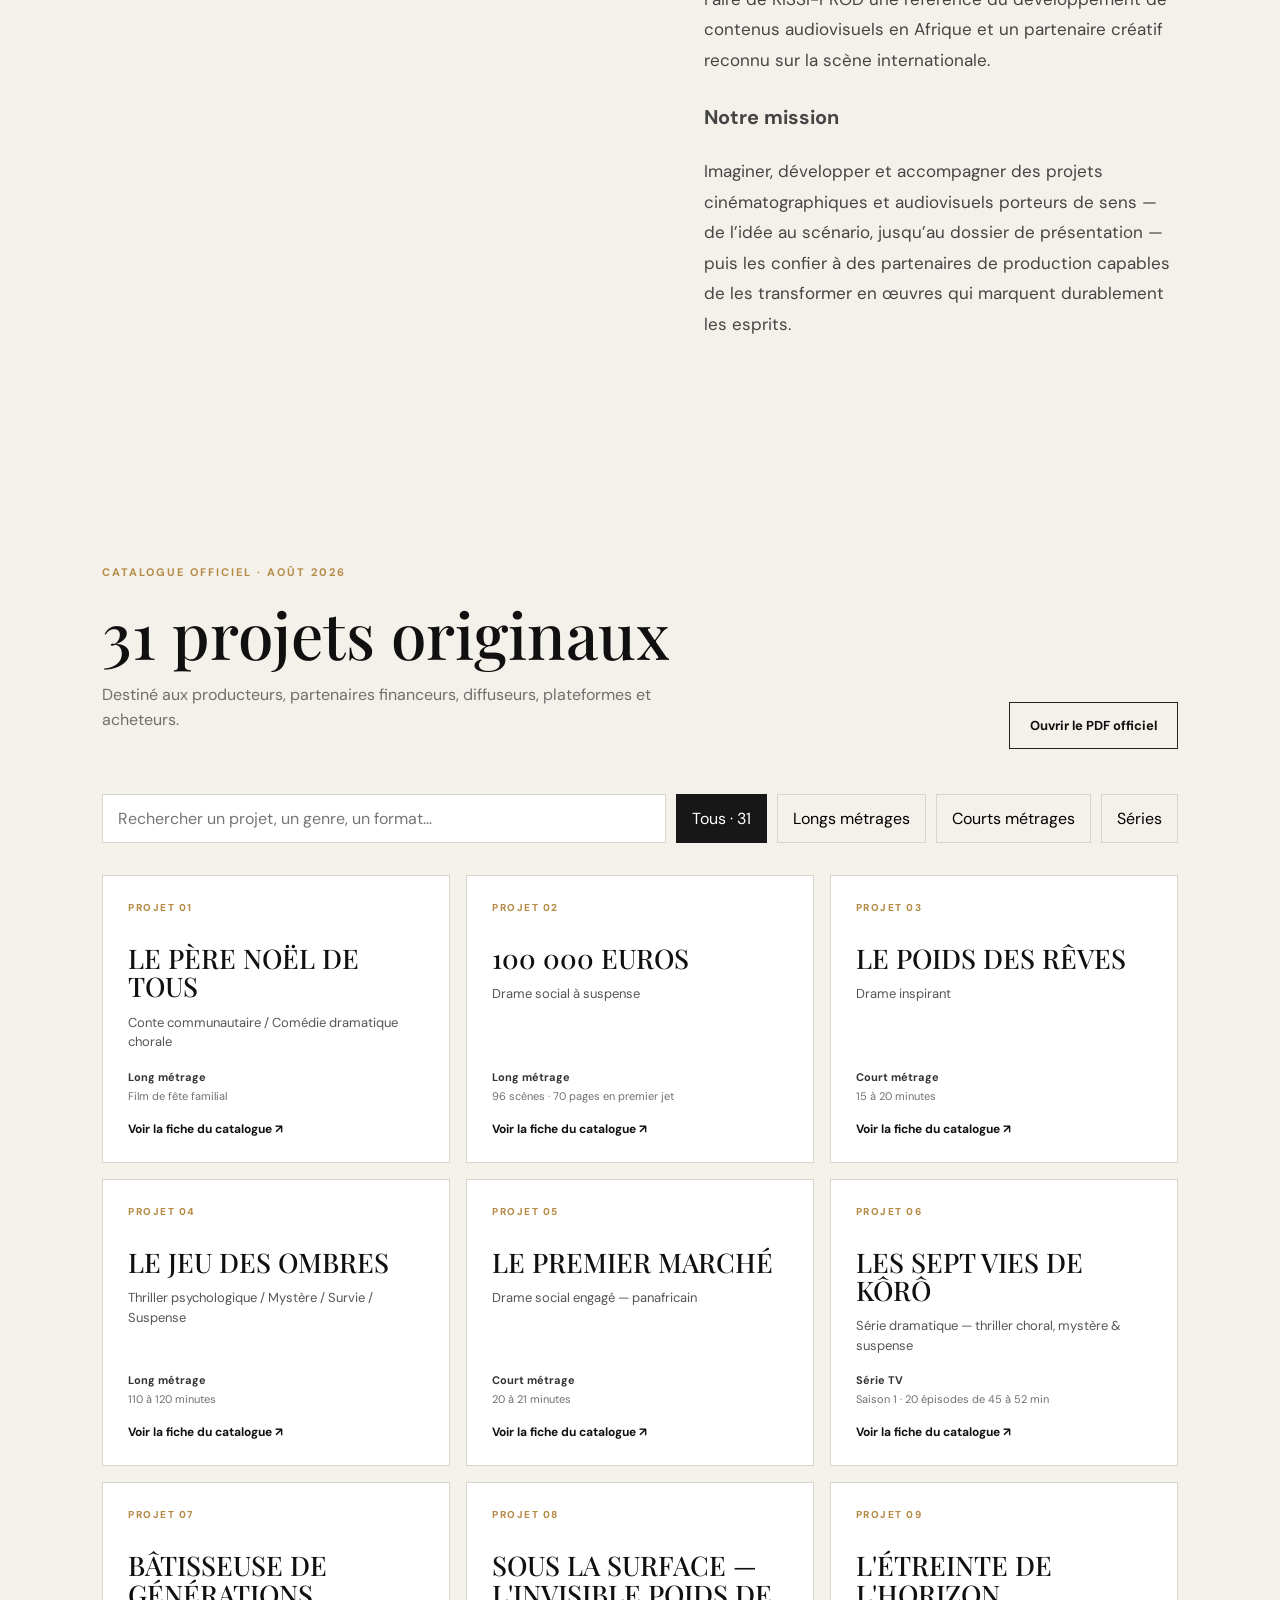
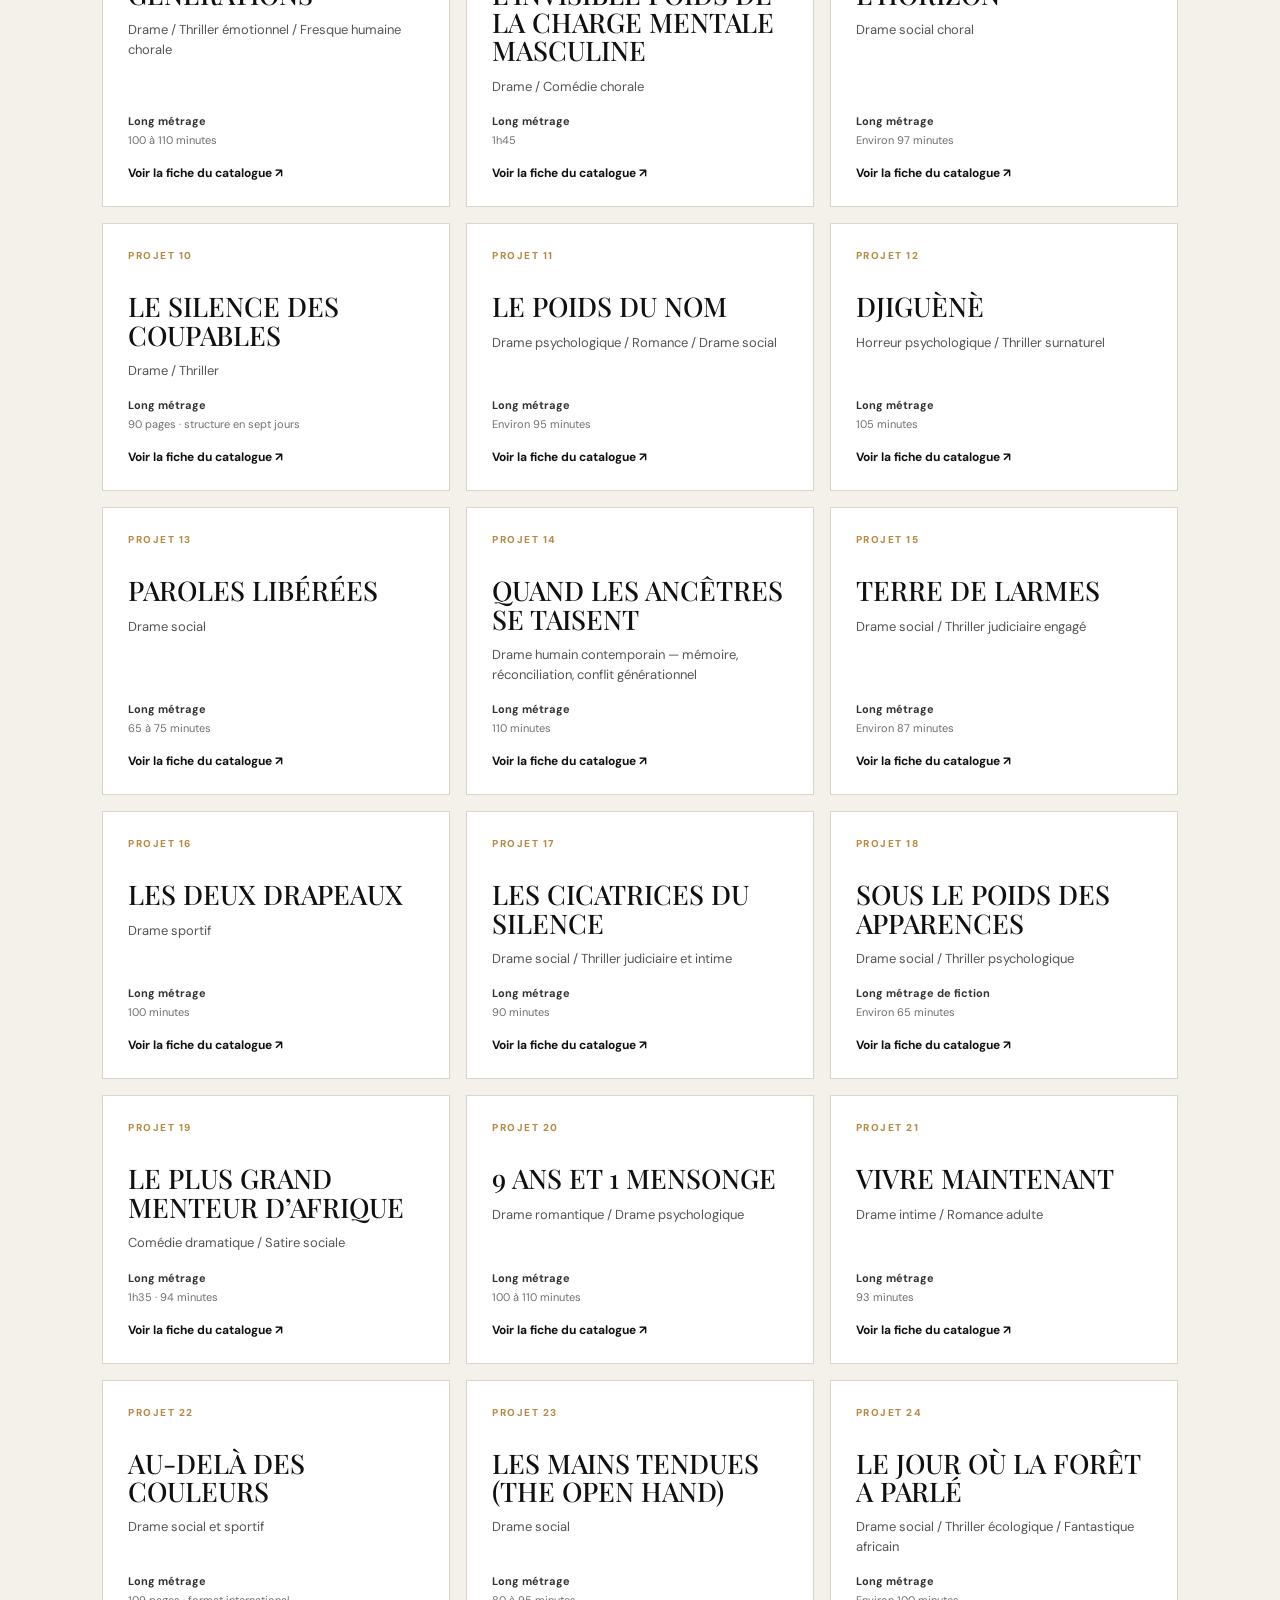
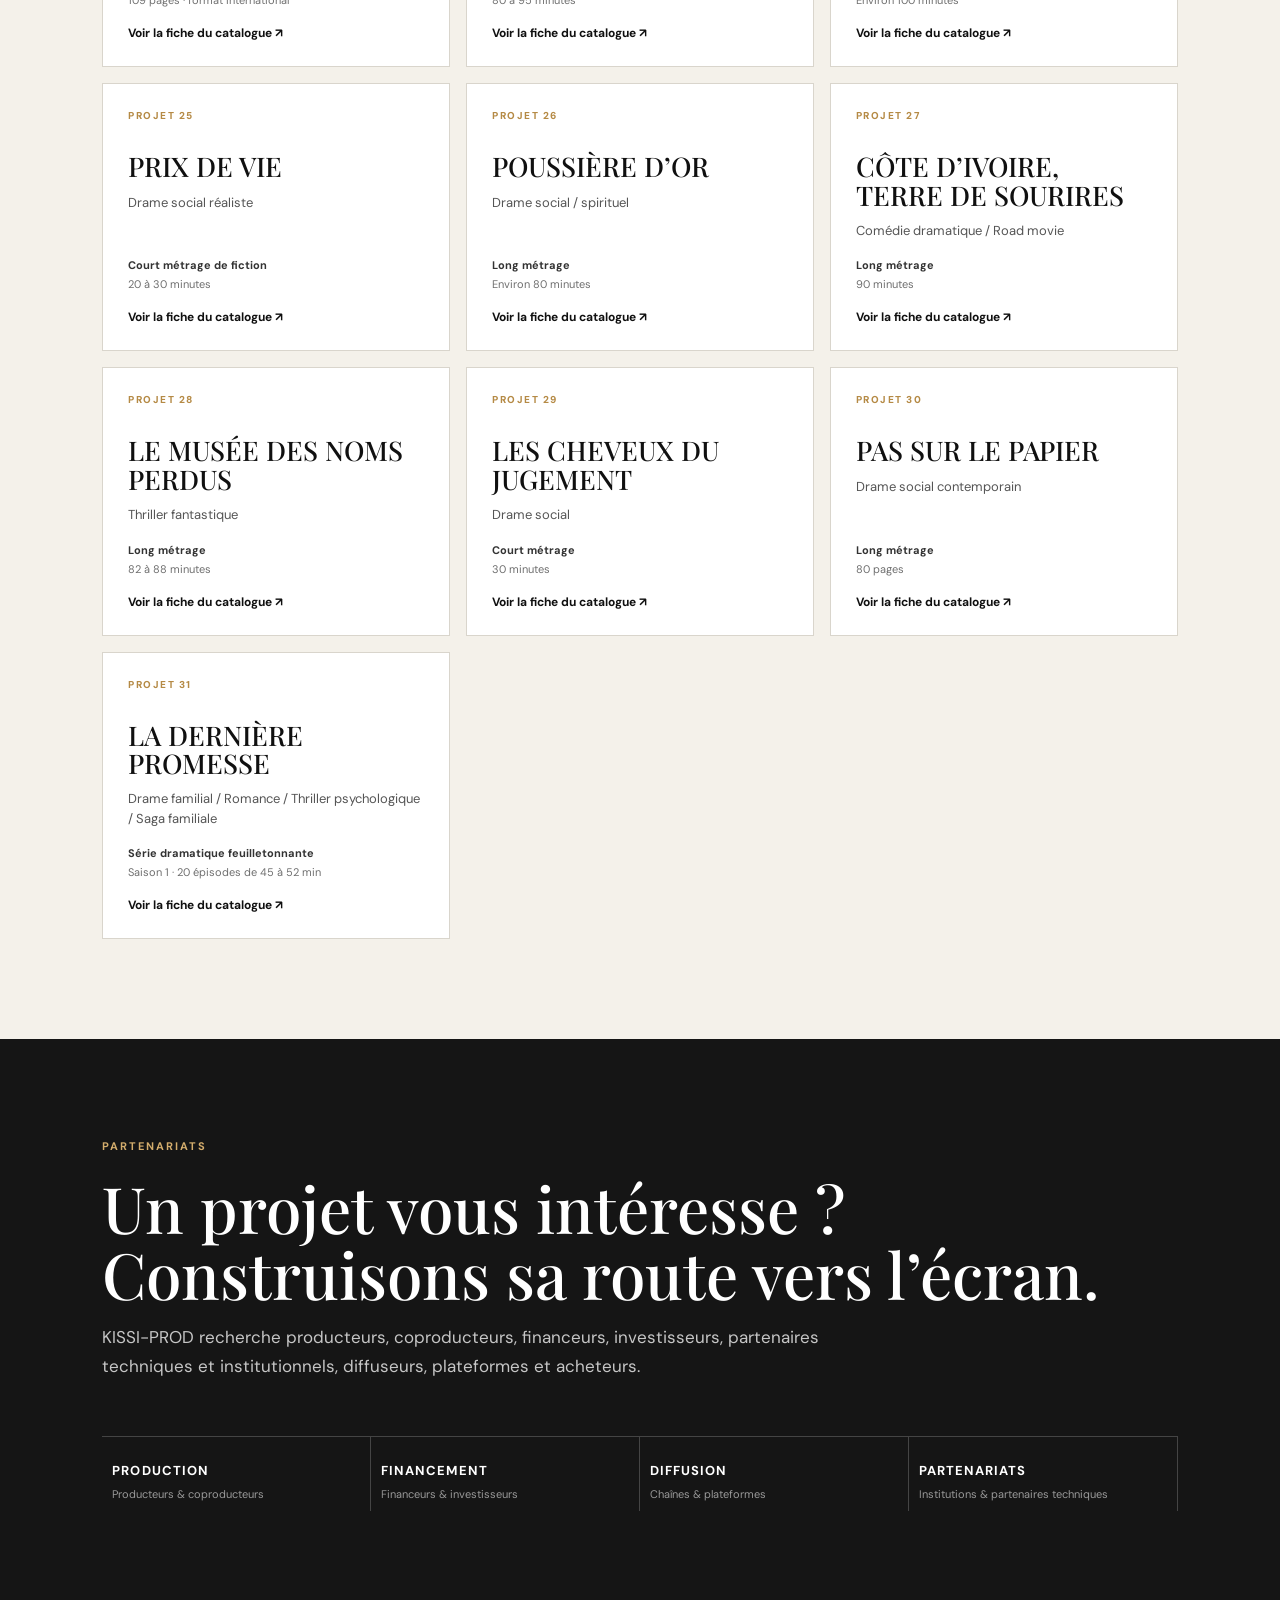
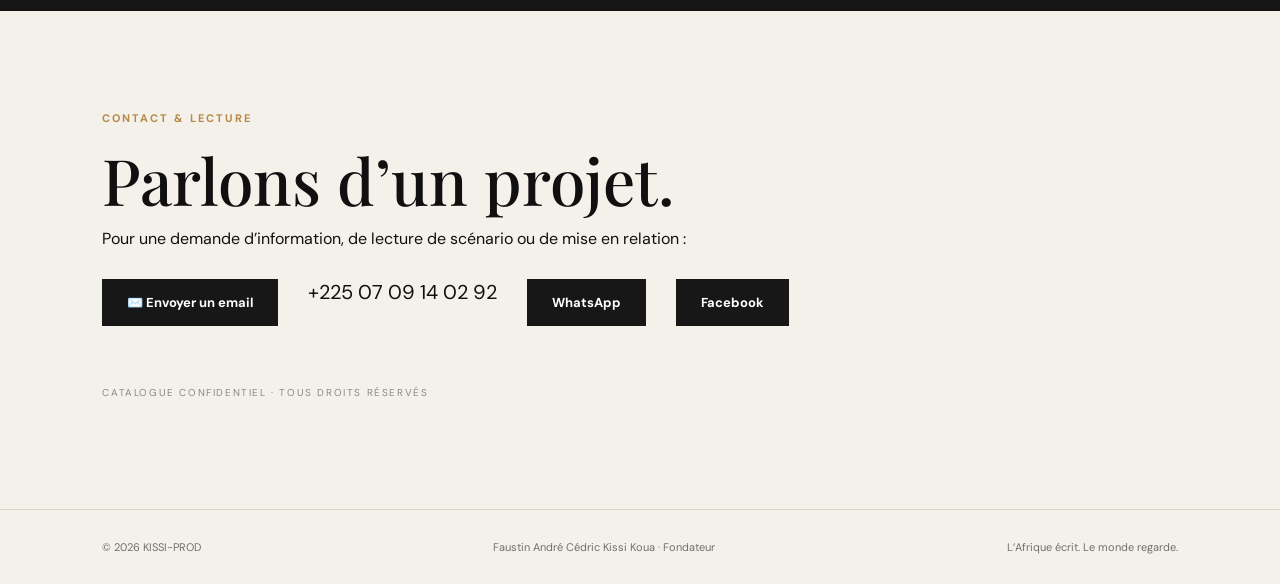
==== commit 3fa89539: "Remove duplicate Facebook link from contact box" ====
--- a/index.html
+++ b/index.html
@@ -391,8 +391,9 @@
     <a class="btn" href="mailto:kissiprod95@gmail.com">✉️ Envoyer un email</a>
     <a href="tel:+2250709140292">+225 07 09 14 02 92</a>
 <a class="btn" href="https://wa.me/2250171426454" target="_blank">WhatsApp</a>
-  </div>
-  <a class="btn" href="https://www.facebook.com/profile.php?id=61568002318923" target="_blank" rel="noopener">Facebook</a>
+    <a class="btn" href="https://www.facebook.com/profile.php?id=61568002318923" target="_blank" rel="noopener">Facebook</a>
+  </div>
+
   <p class="conf">CATALOGUE CONFIDENTIEL · TOUS DROITS RÉSERVÉS</p>
 </section>
 </main>
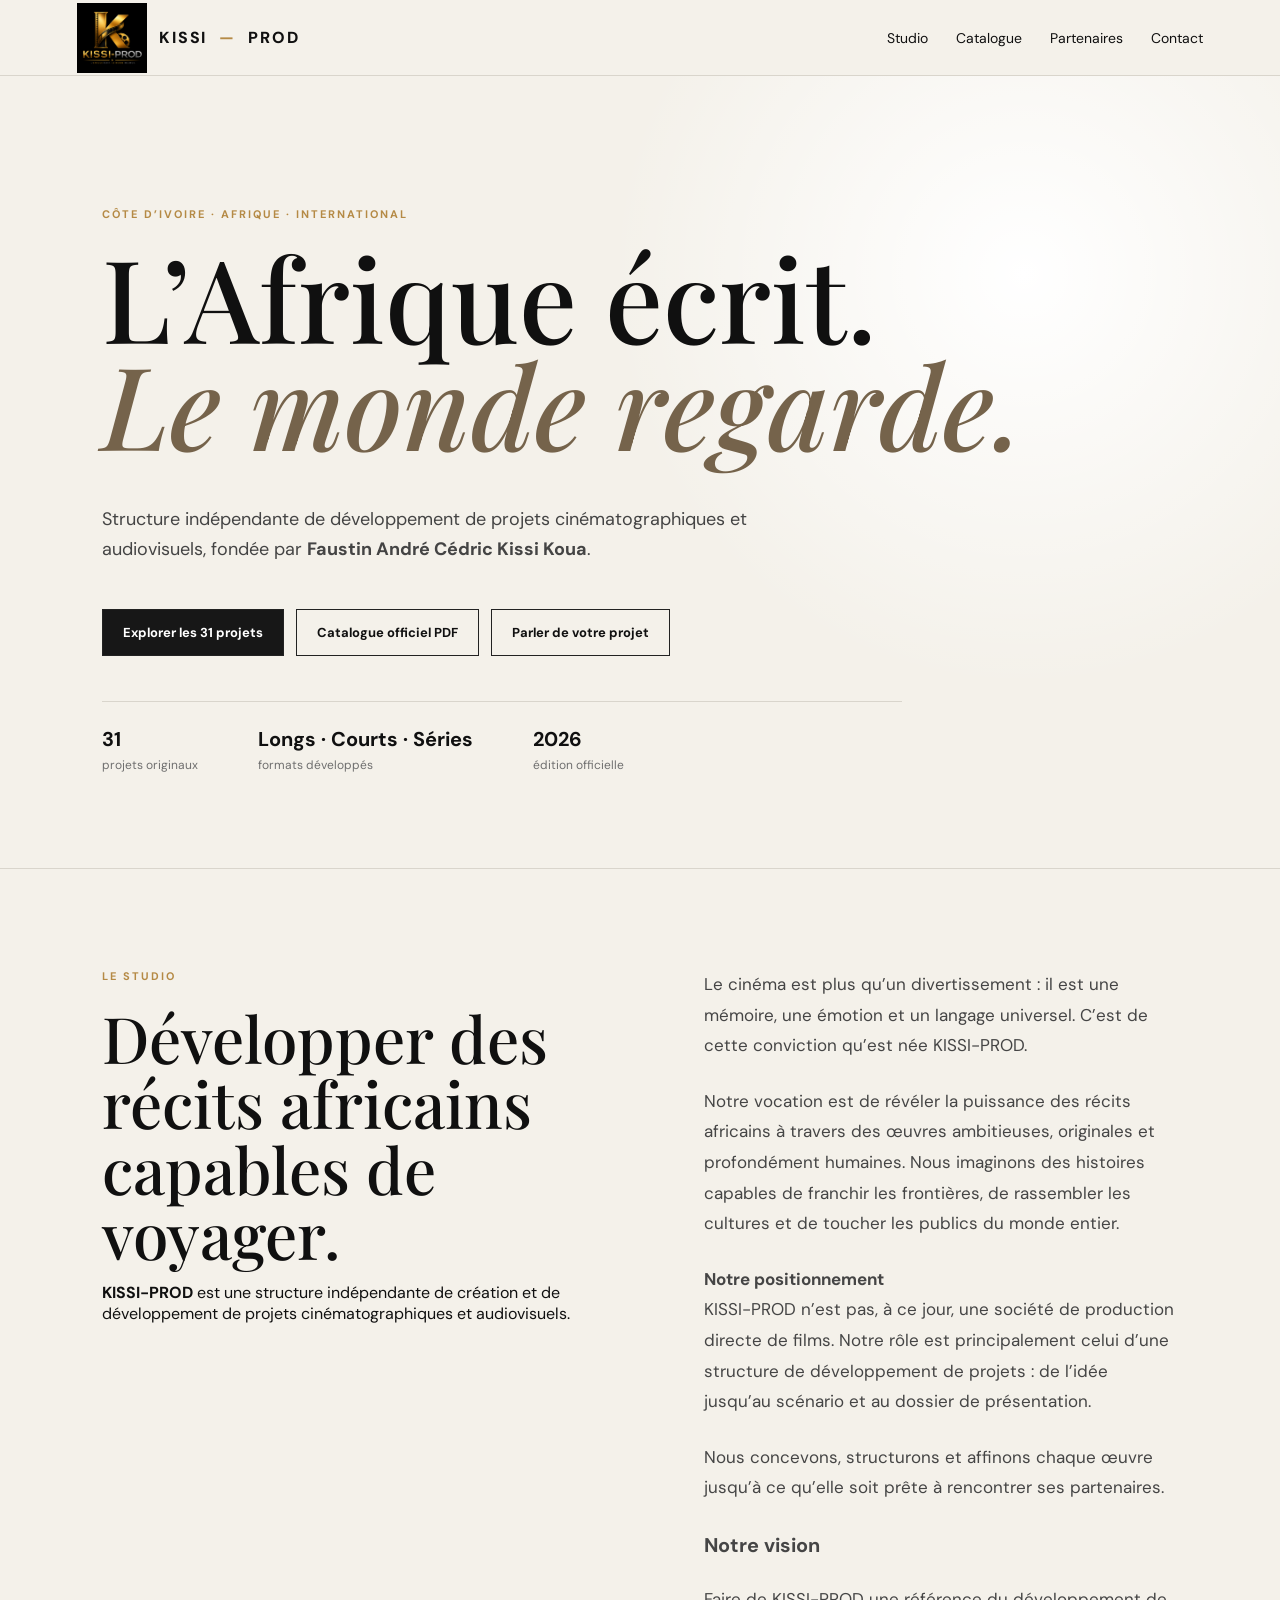
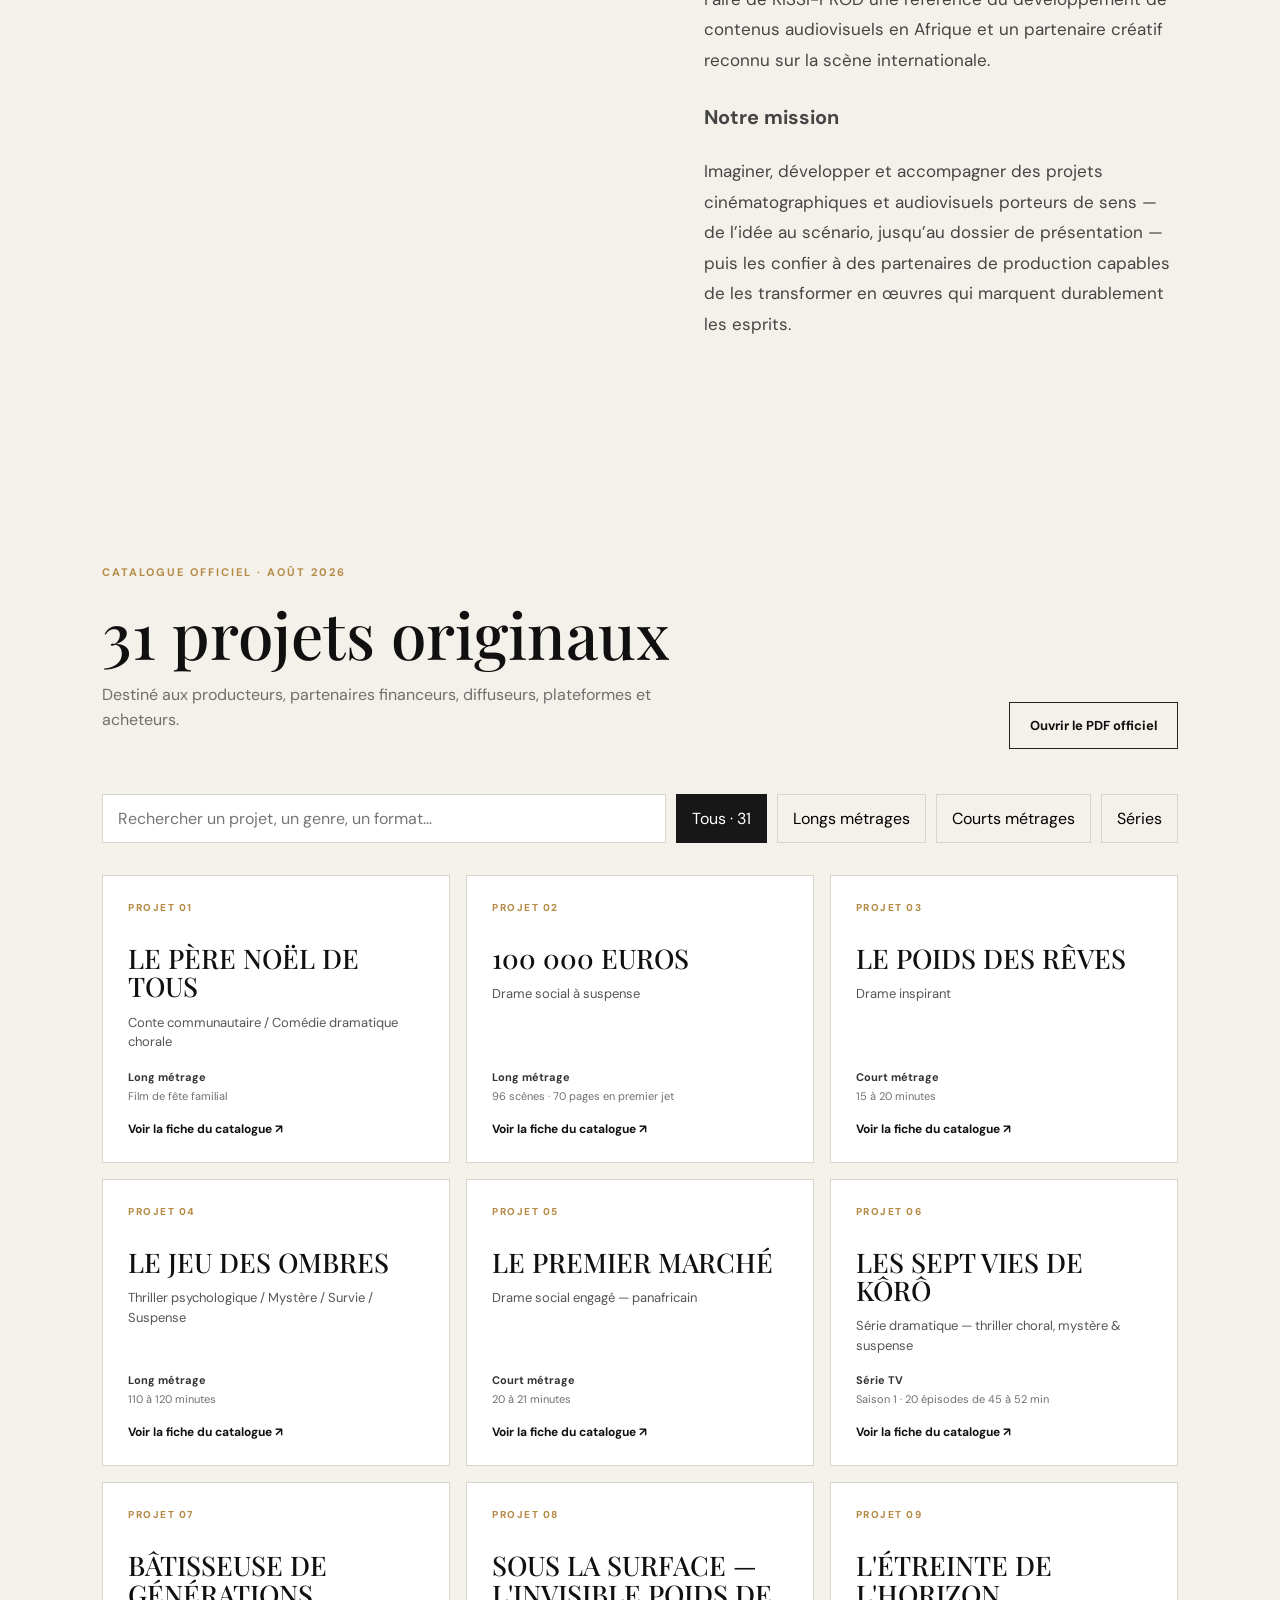
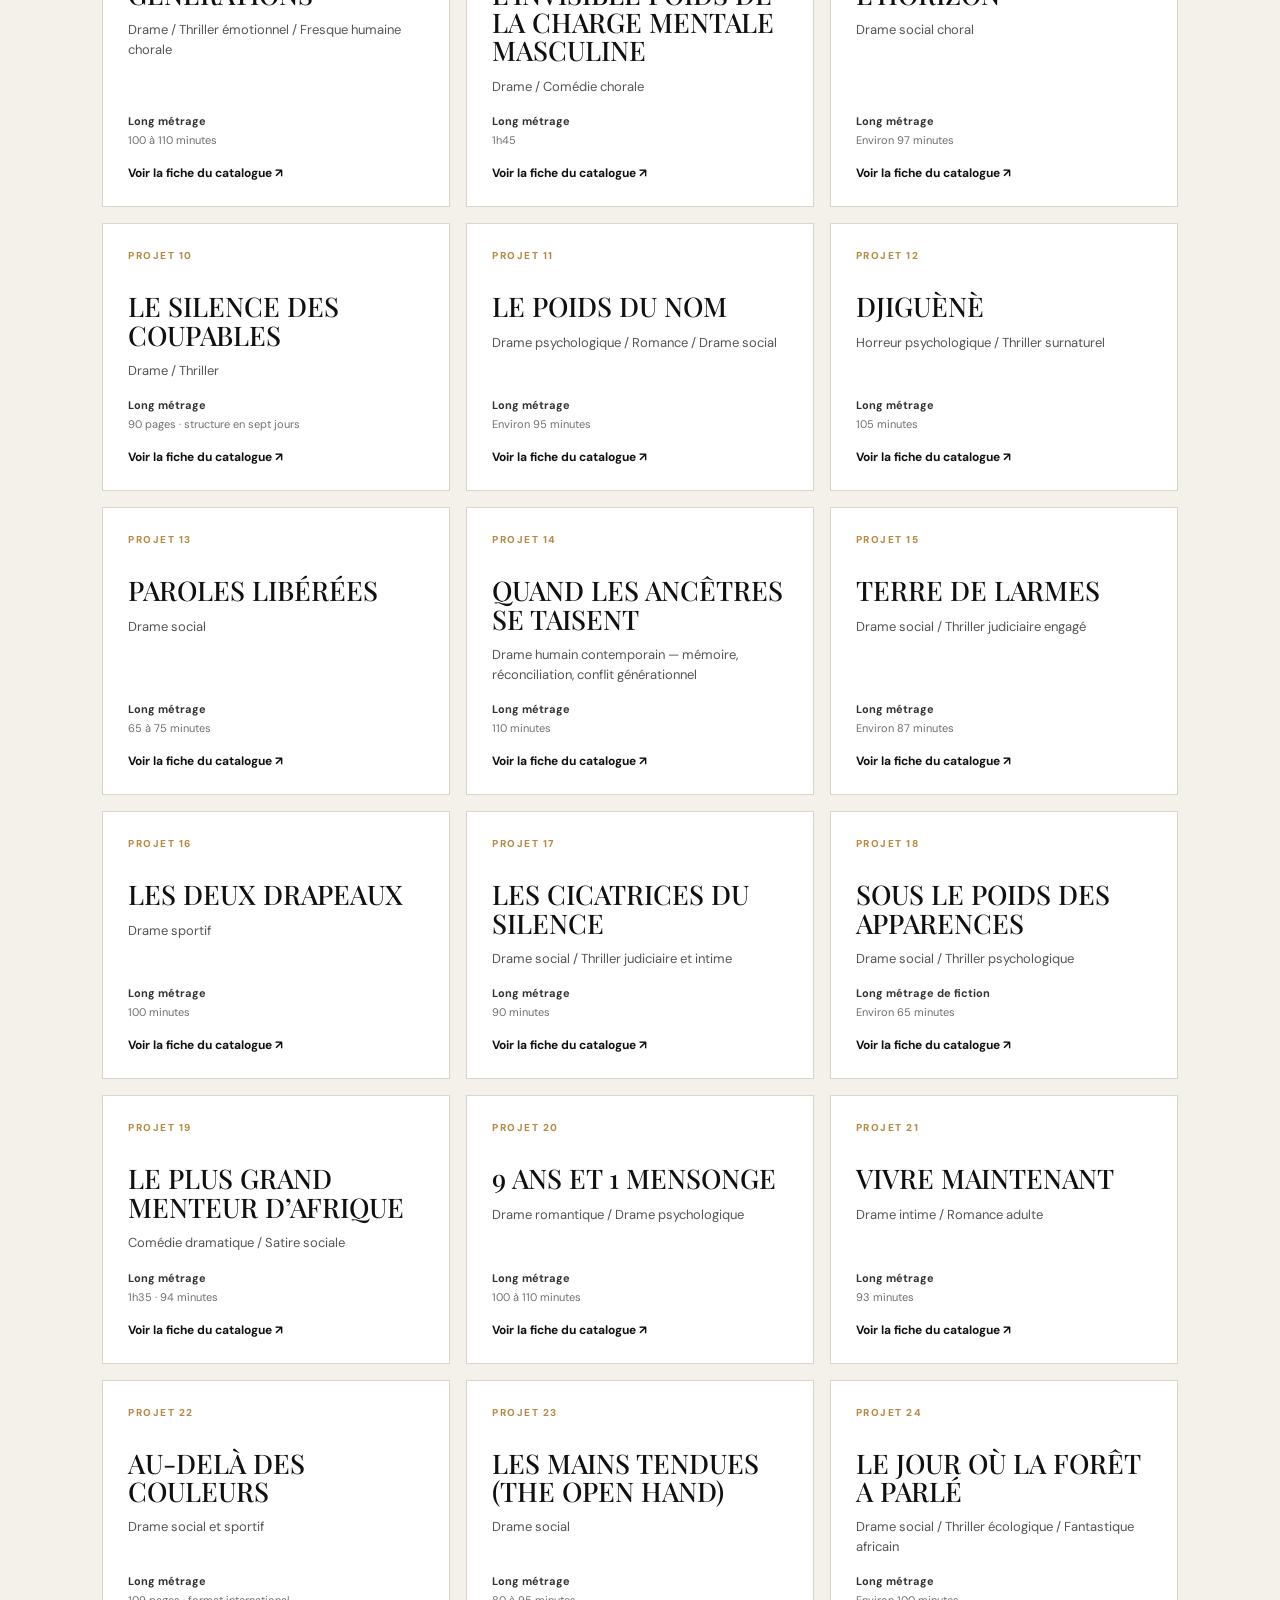
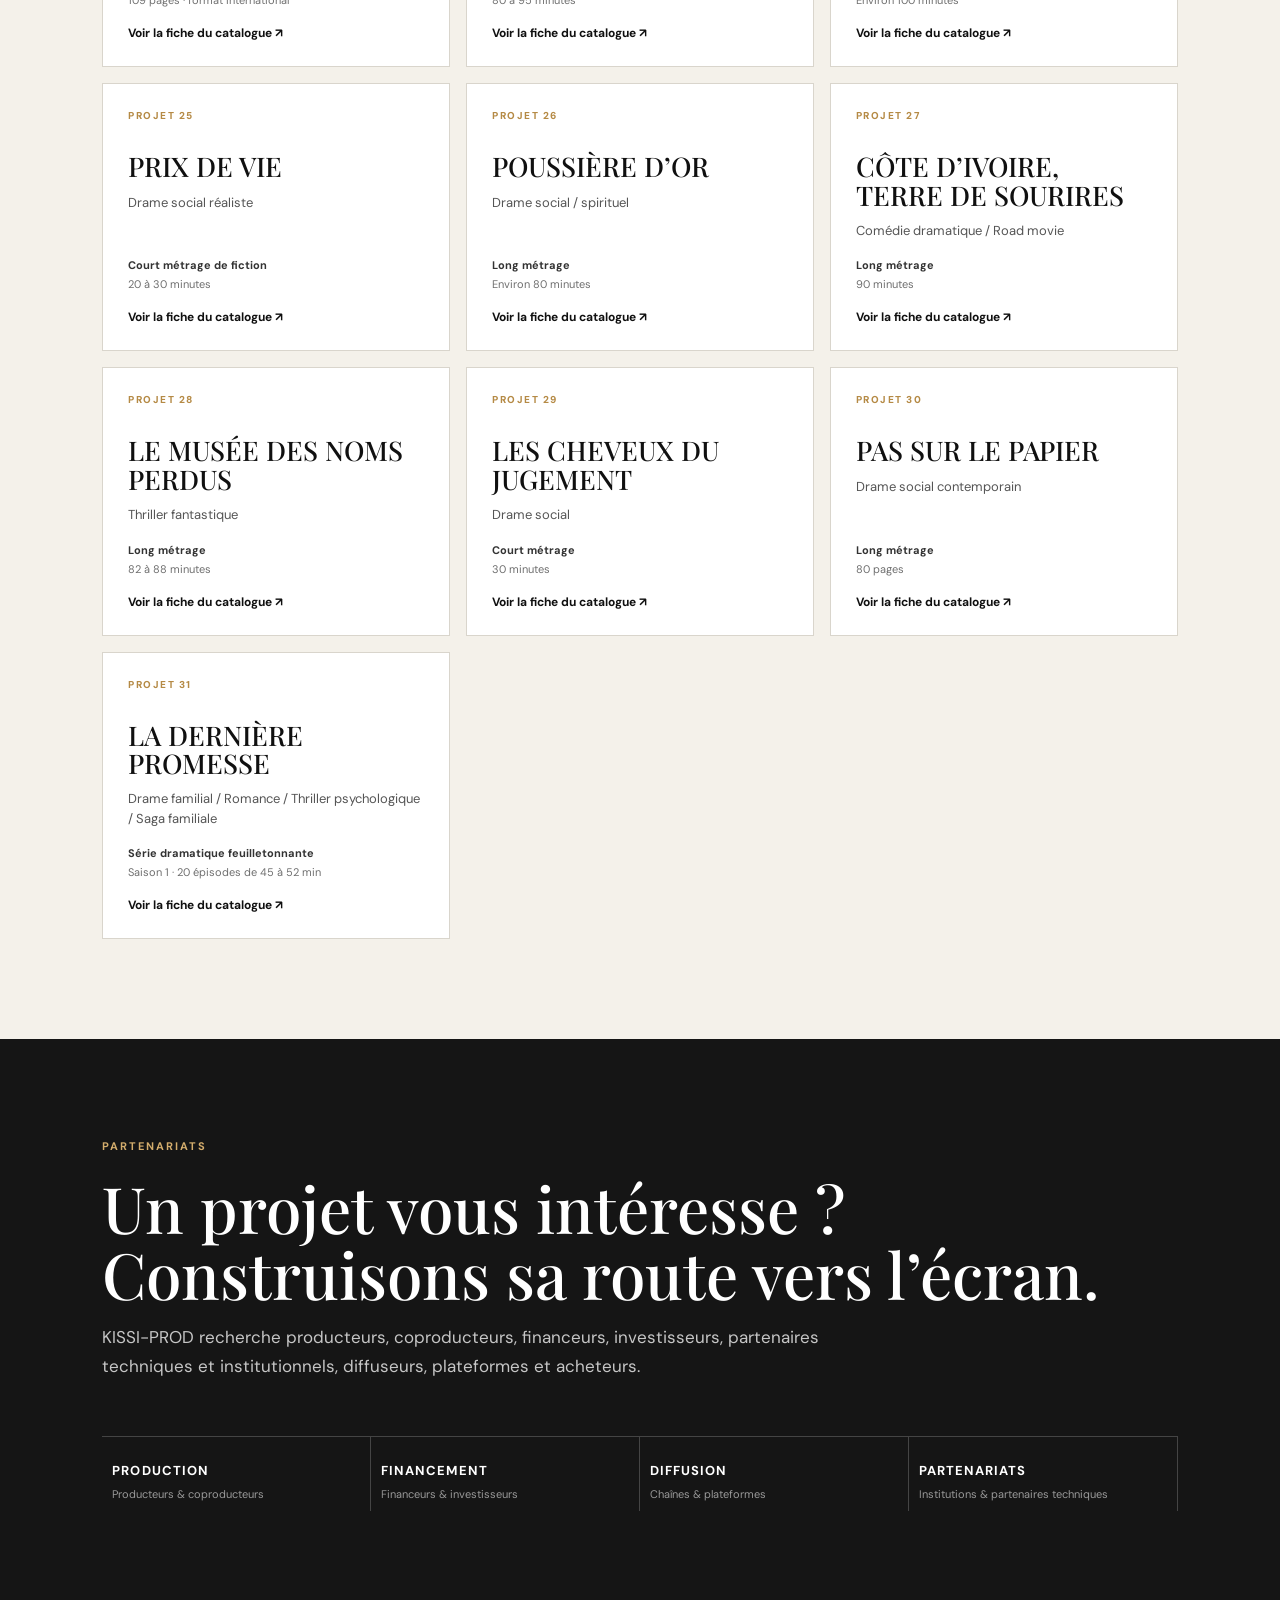
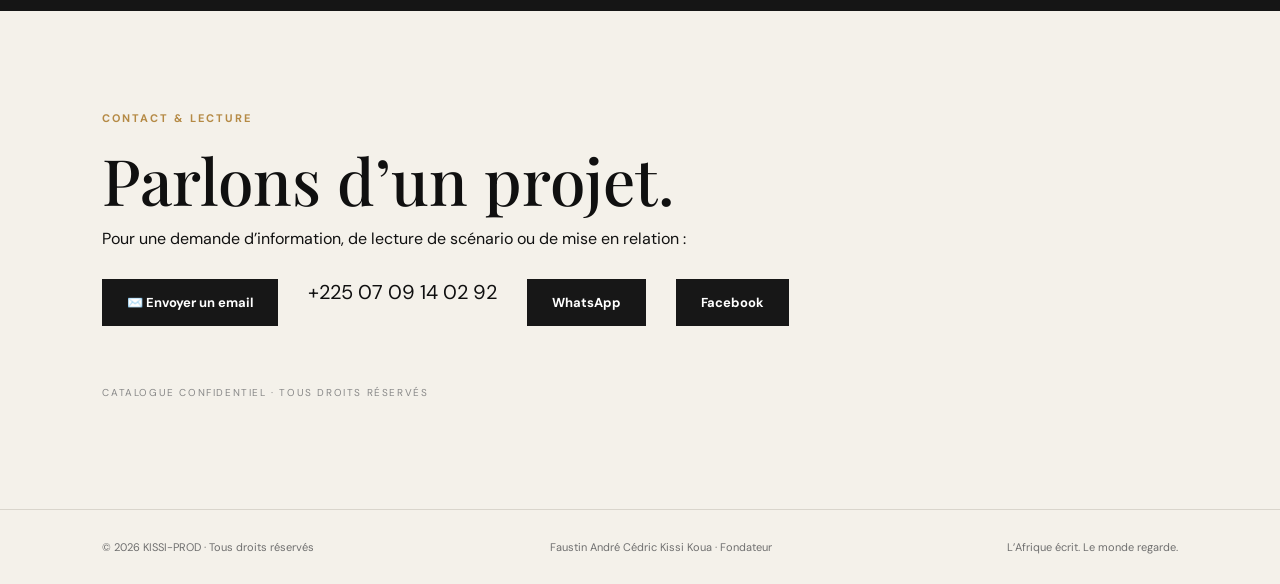
==== commit 44d45c18: "Update footer text to include French copyright notice" ====
--- a/index.html
+++ b/index.html
@@ -399,7 +399,7 @@
 </main>
 
 <footer>
-  <span>© 2026 KISSI-PROD</span>
+  <span>© 2026 KISSI-PROD · Tous droits réservés</span>
   <span>Faustin André Cédric Kissi Koua · Fondateur</span>
   <span>L’Afrique écrit. Le monde regarde.</span>
 </footer>
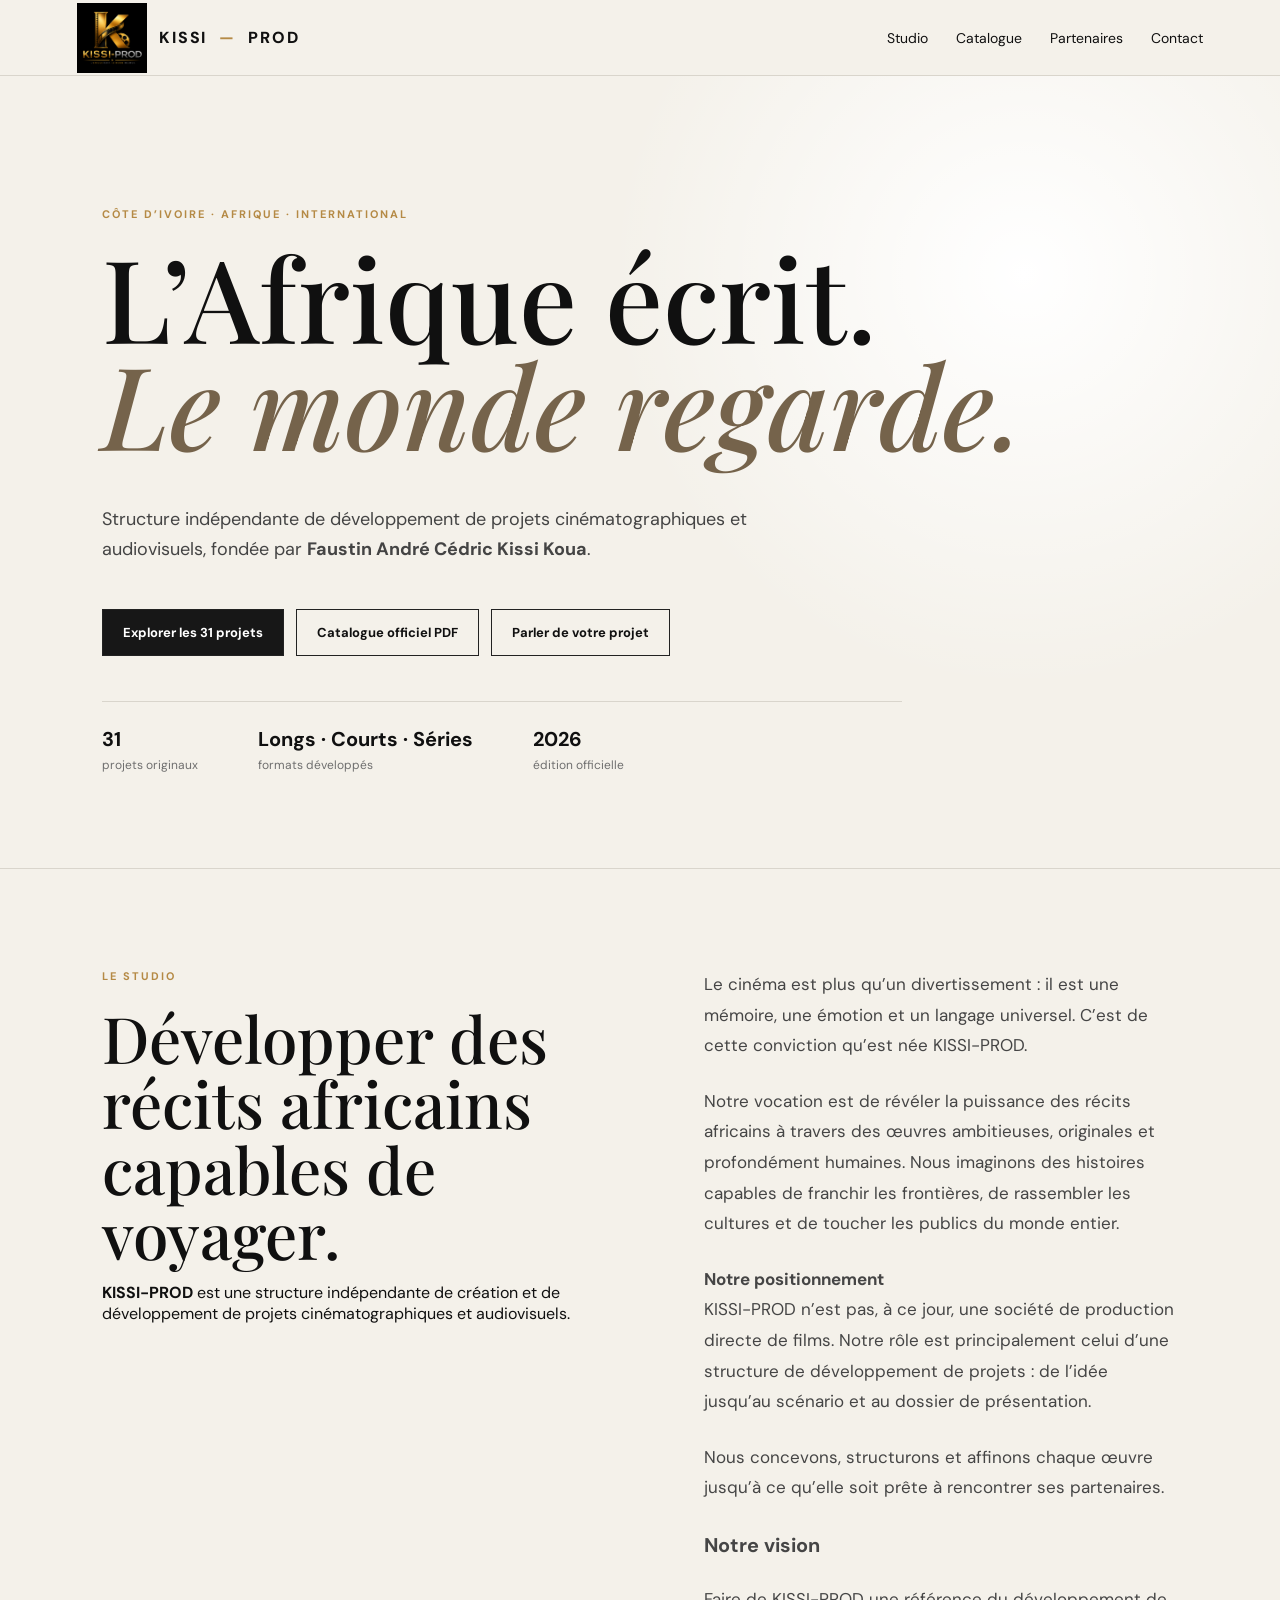
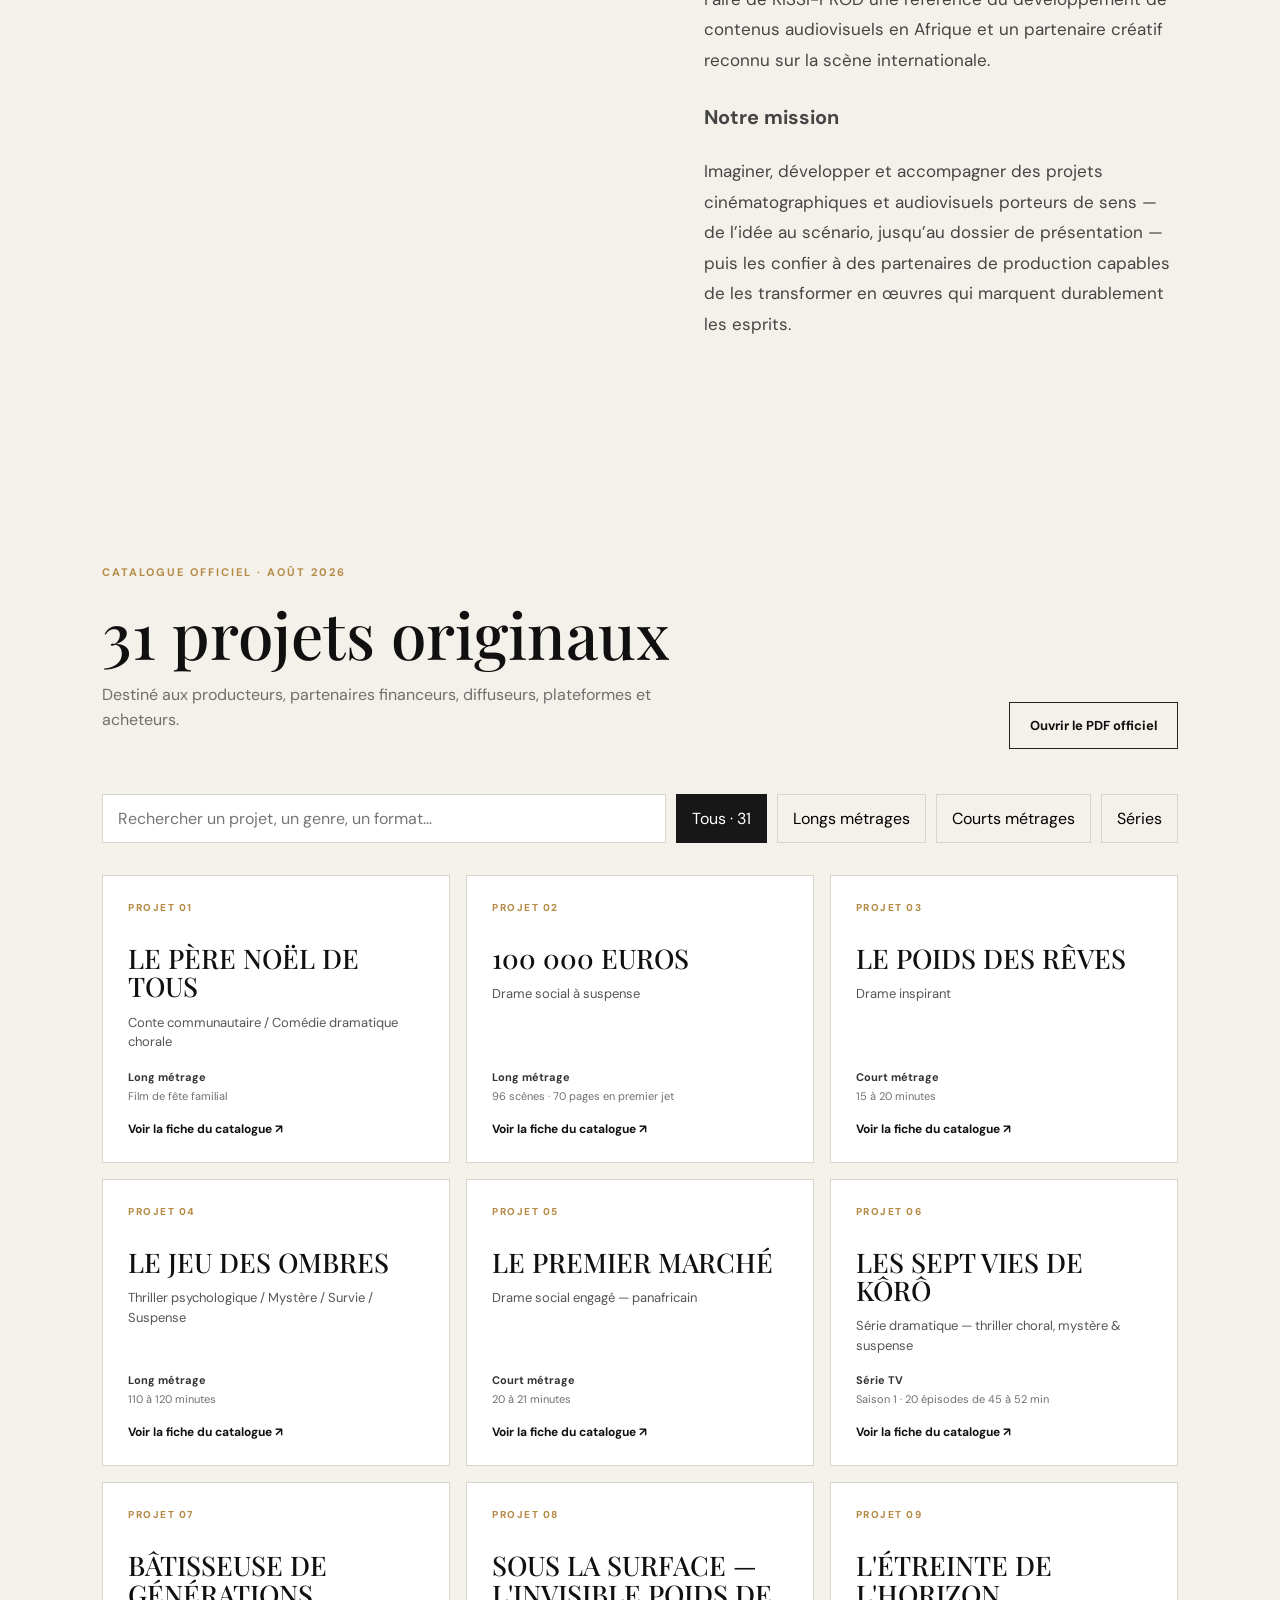
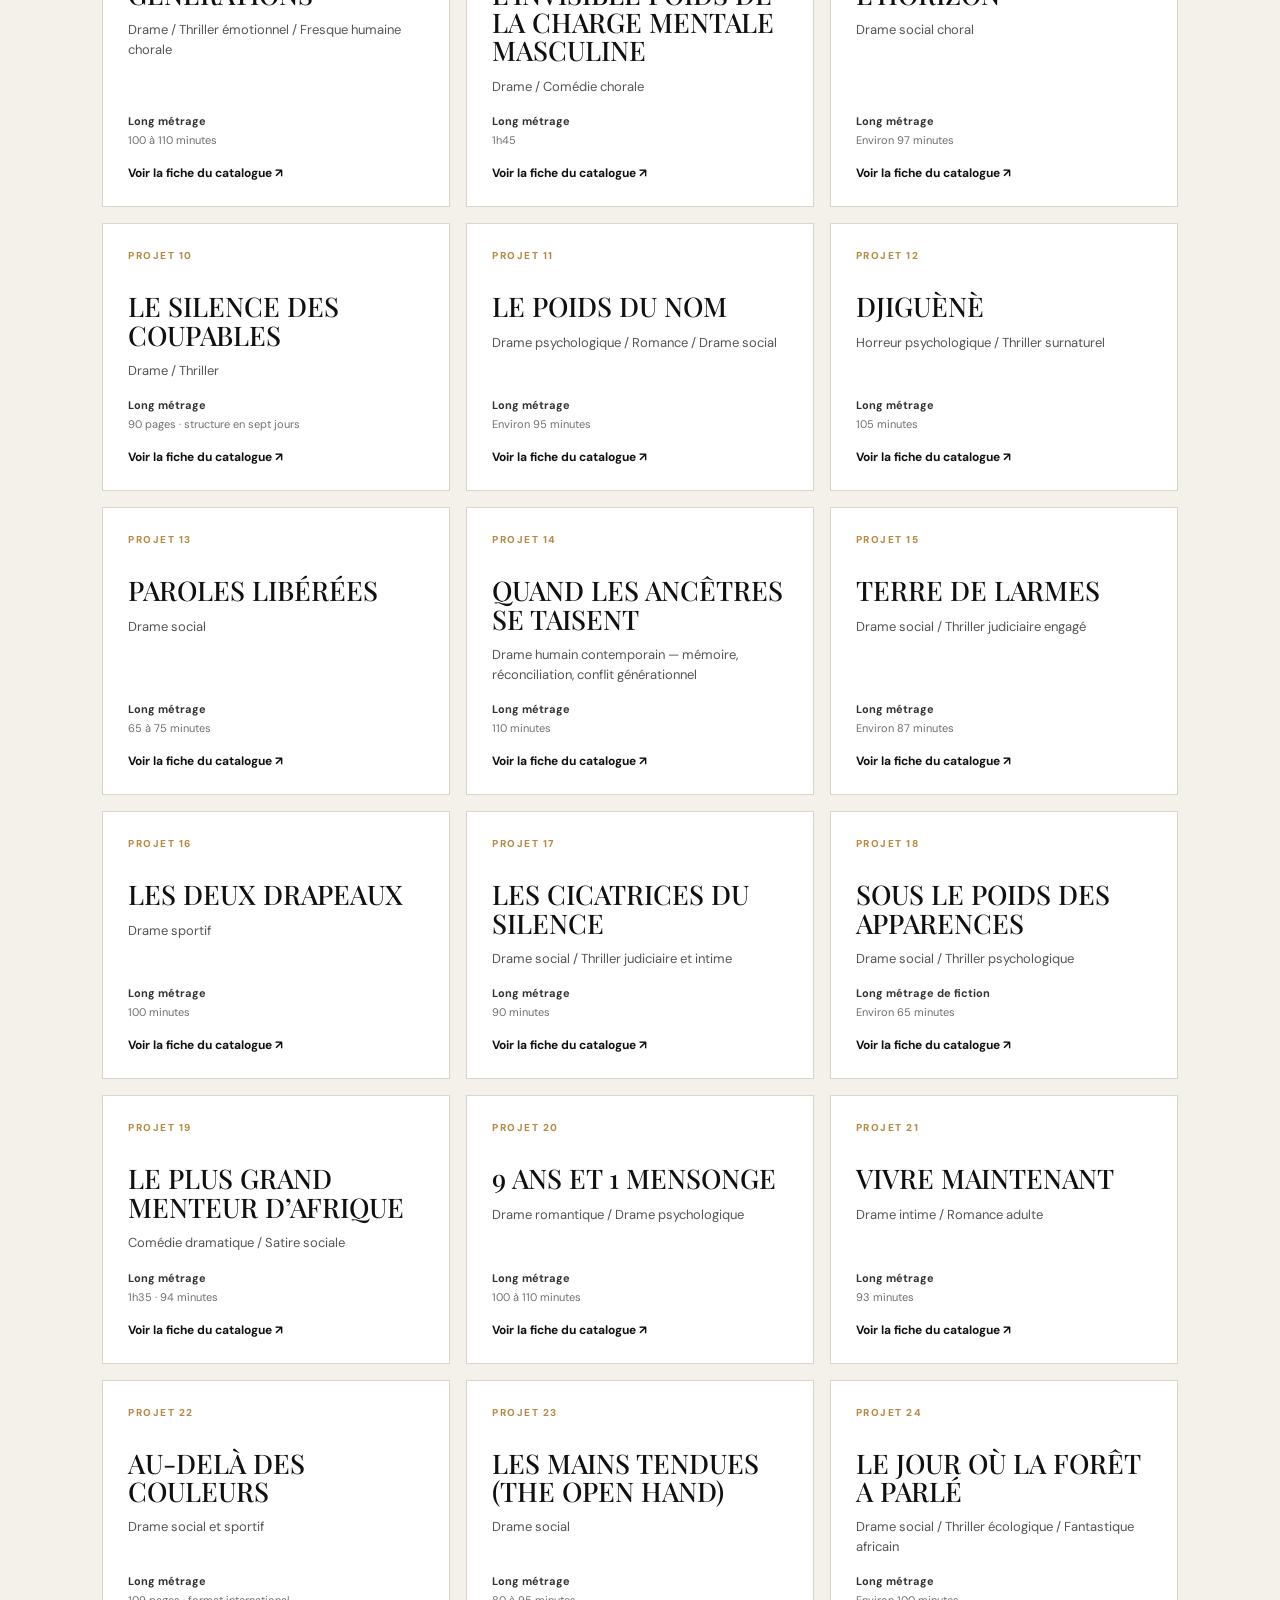
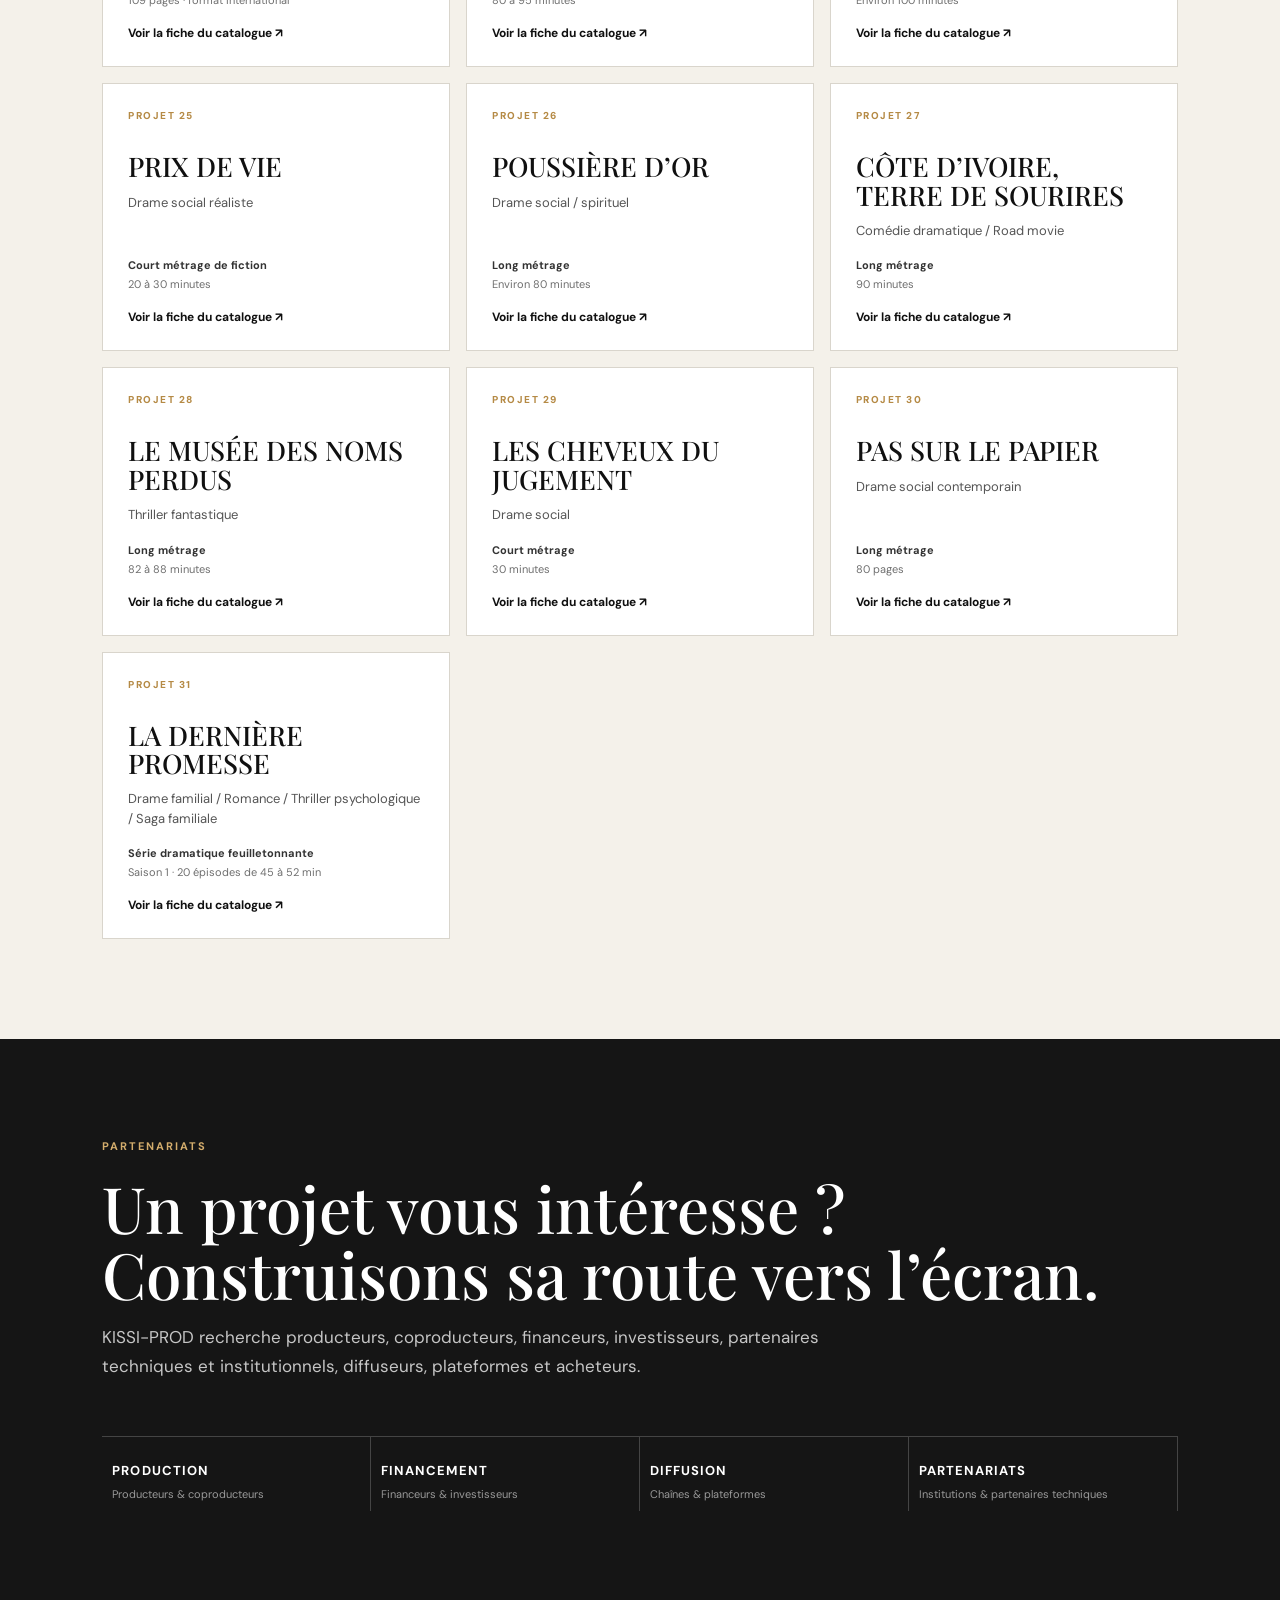
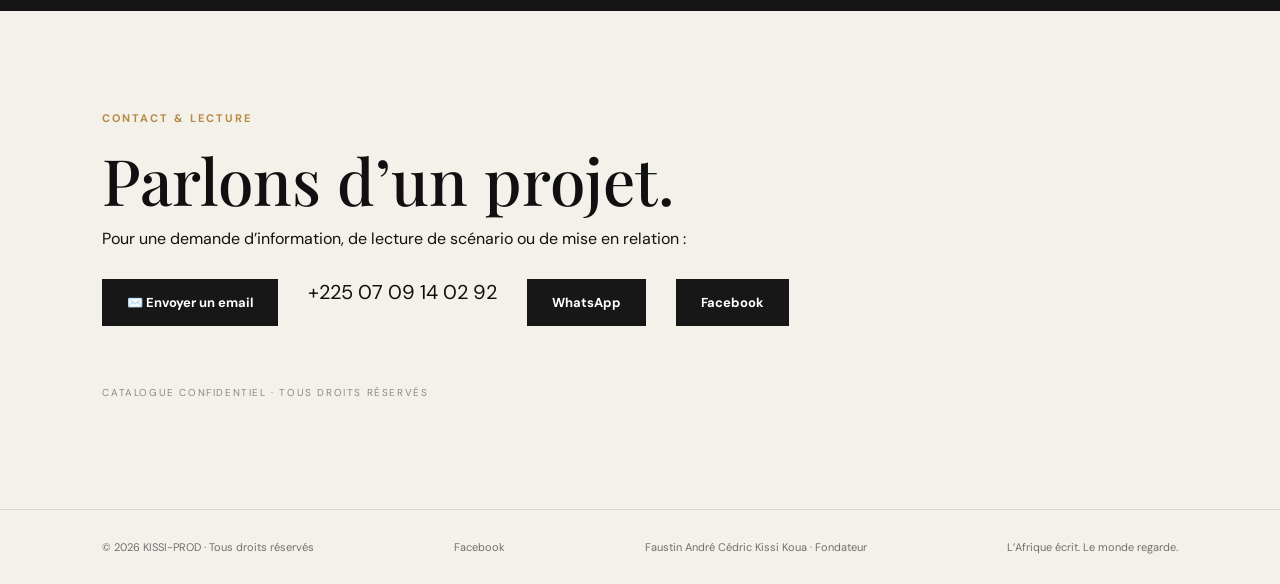
==== commit 36704554: "Add Facebook link to footer in index.html" ====
--- a/index.html
+++ b/index.html
@@ -400,6 +400,7 @@
 
 <footer>
   <span>© 2026 KISSI-PROD · Tous droits réservés</span>
+  <a href="https://www.facebook.com/profile.php?id=61568002318923" target="_blank" rel="noopener">Facebook</a>
   <span>Faustin André Cédric Kissi Koua · Fondateur</span>
   <span>L’Afrique écrit. Le monde regarde.</span>
 </footer>
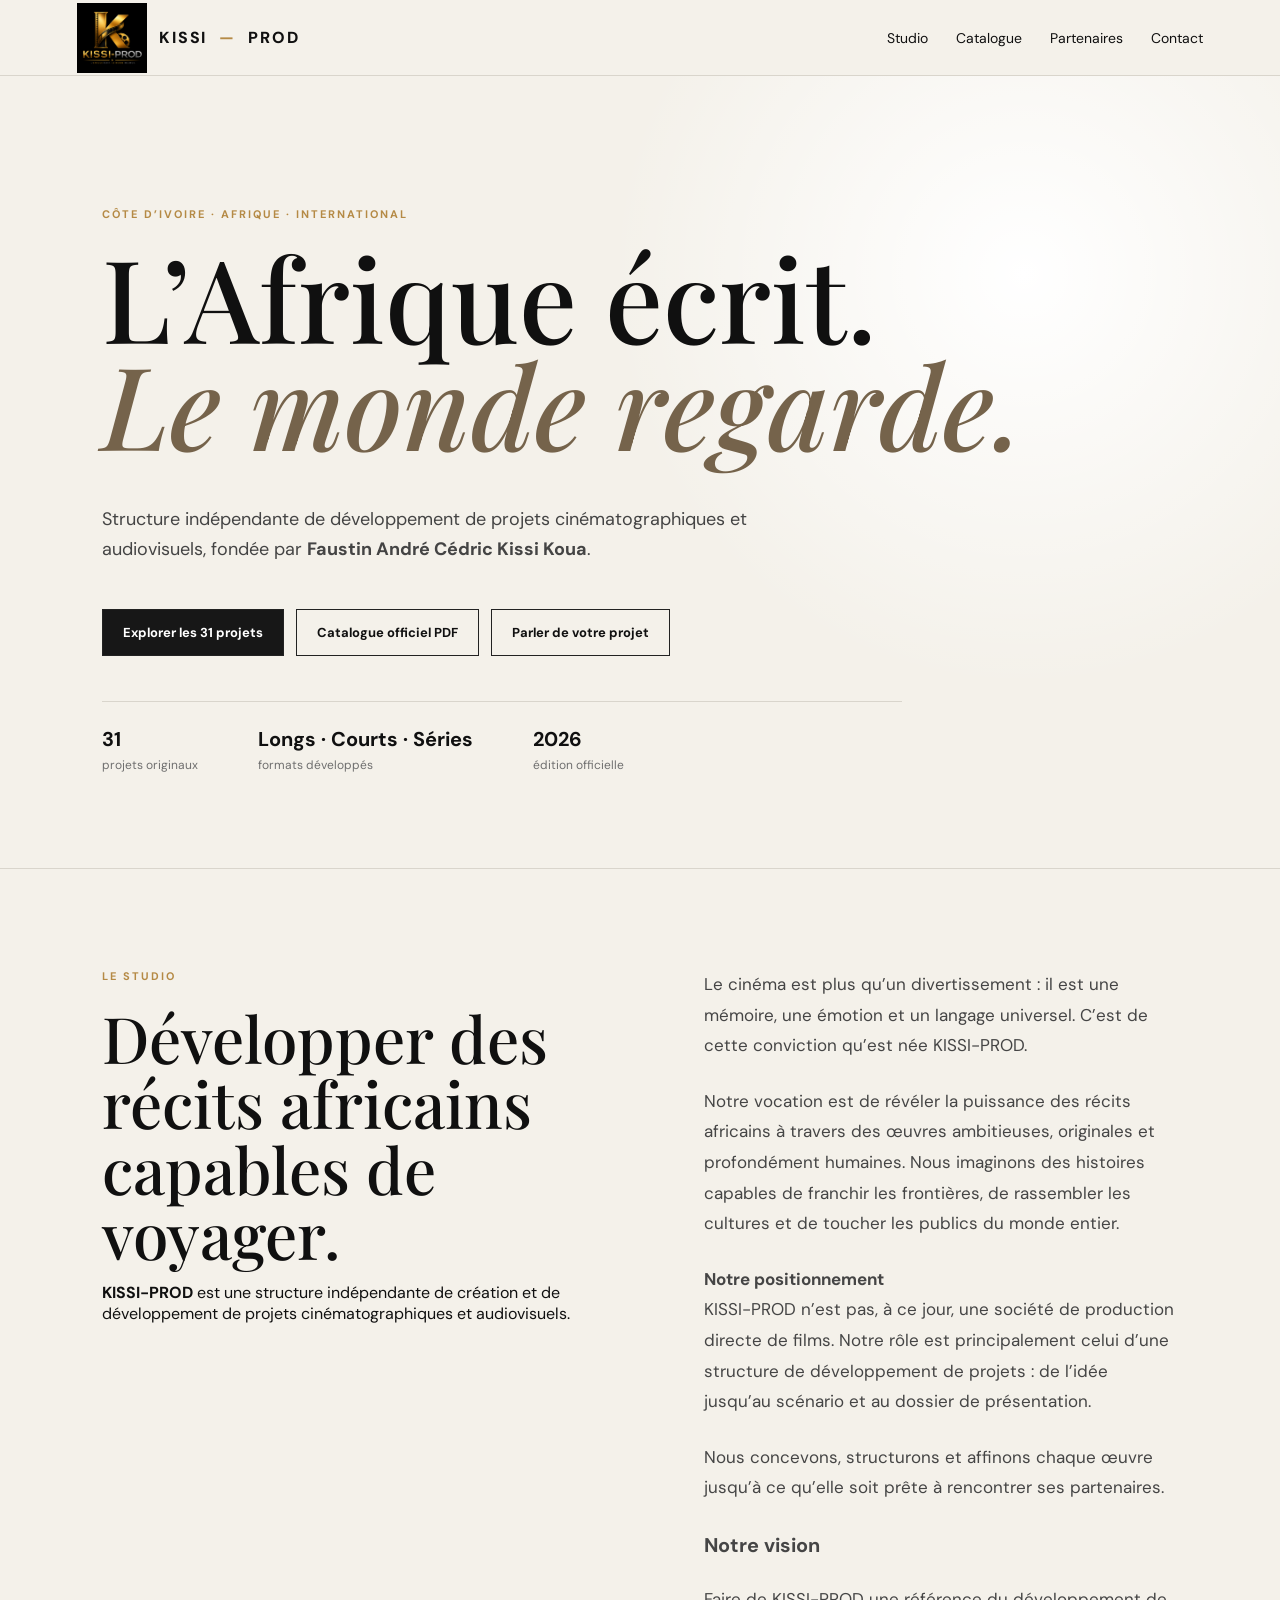
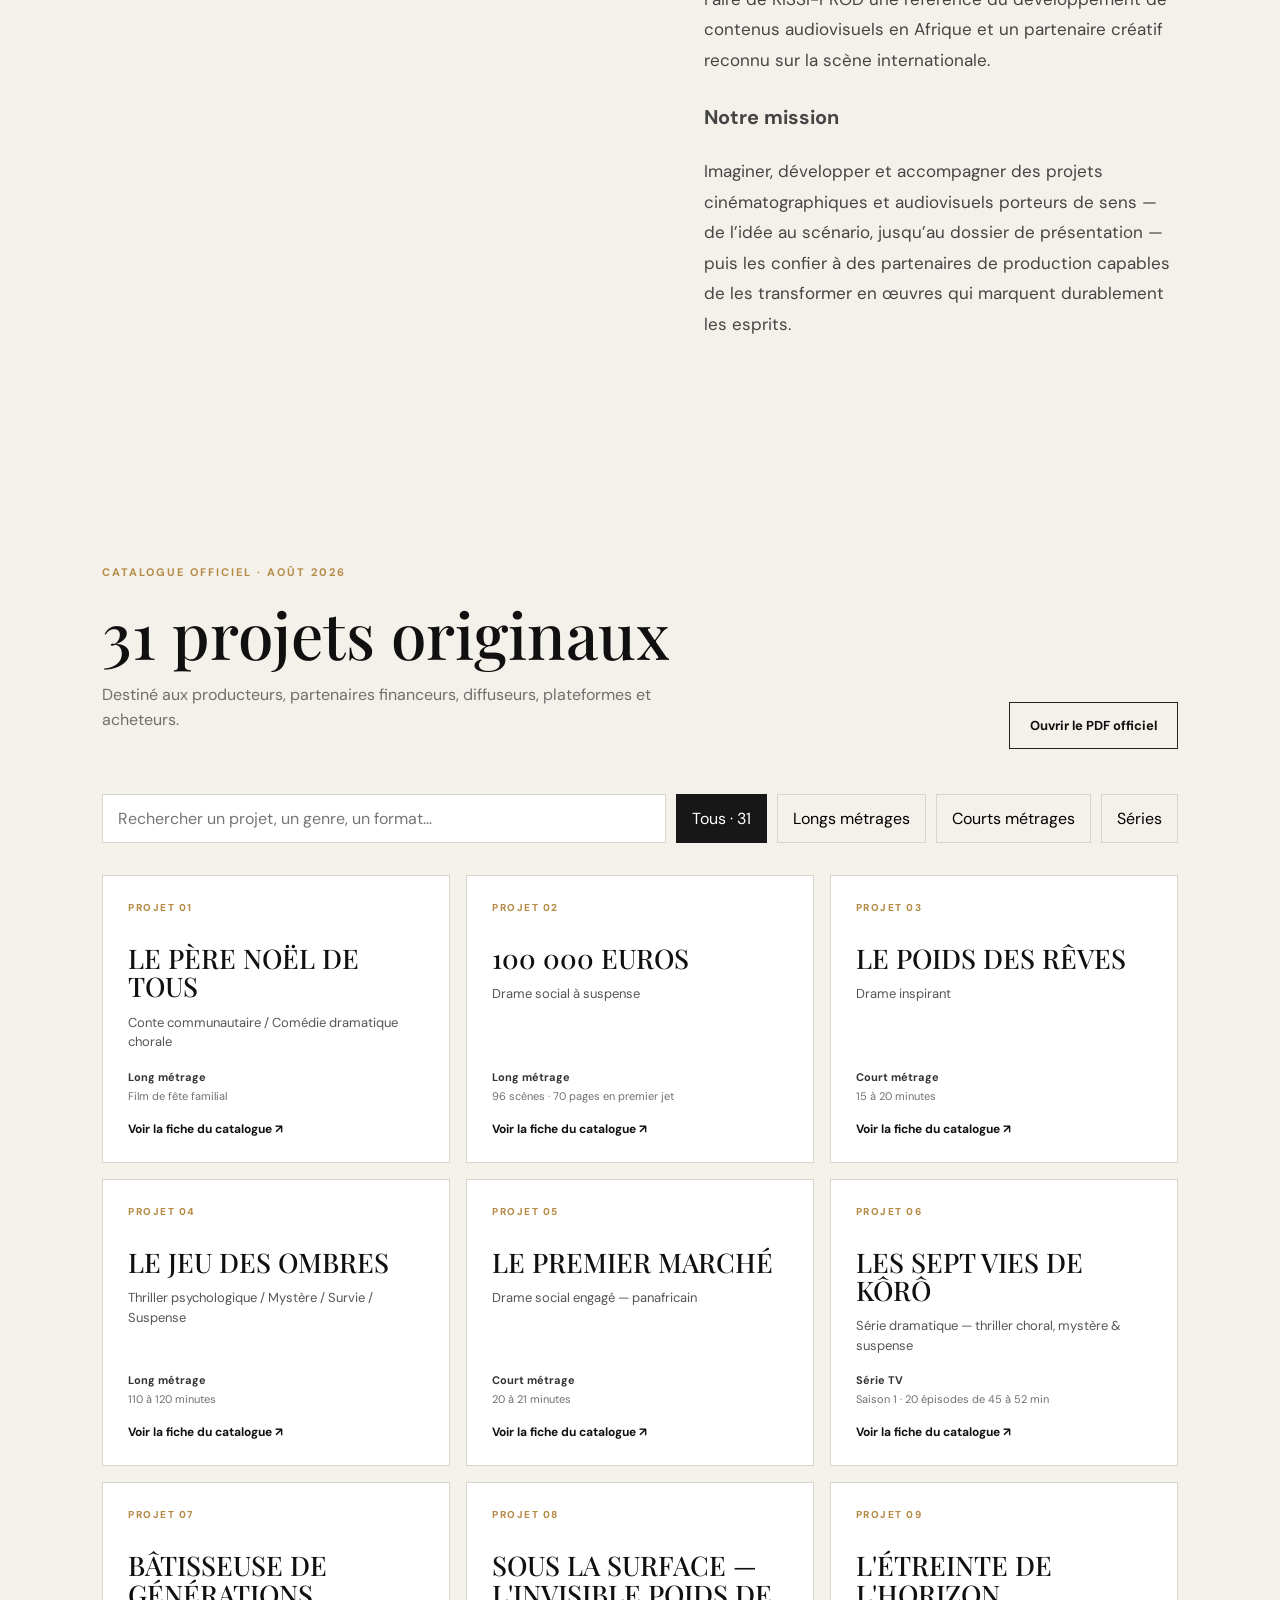
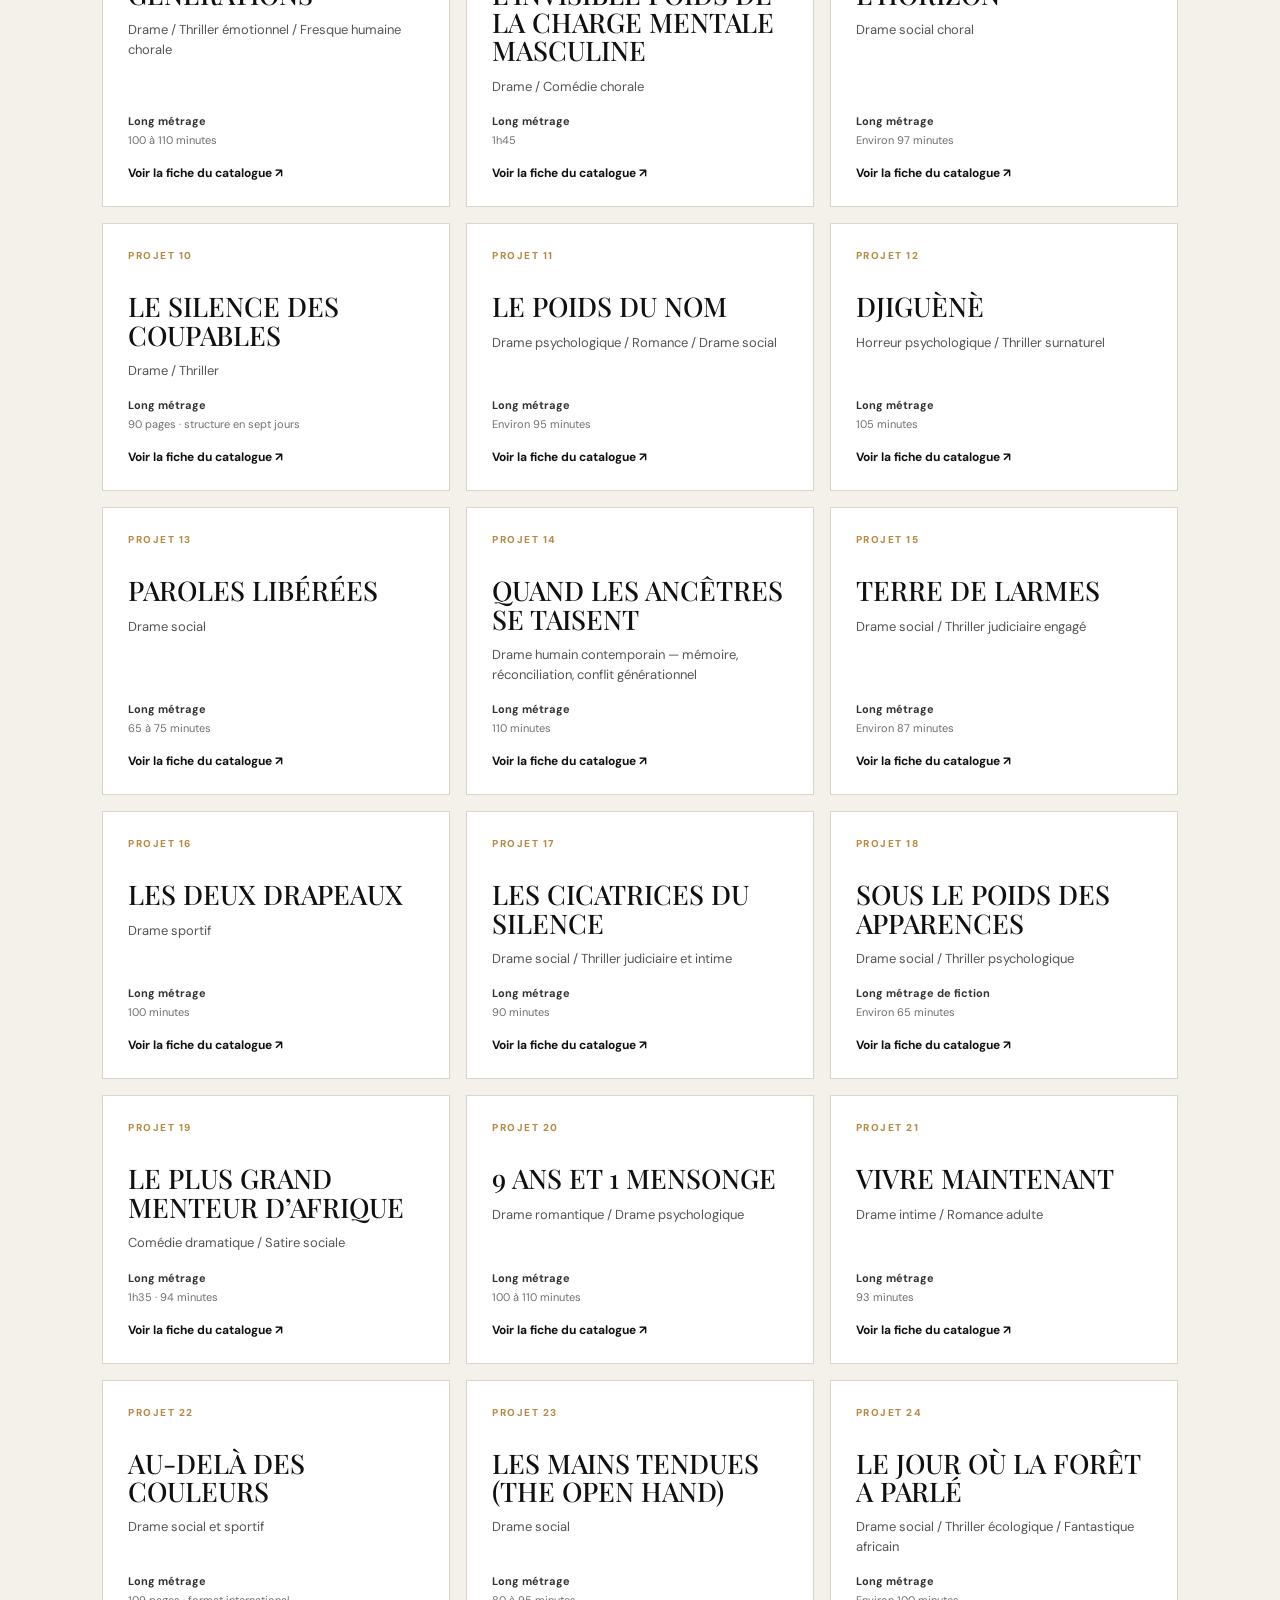
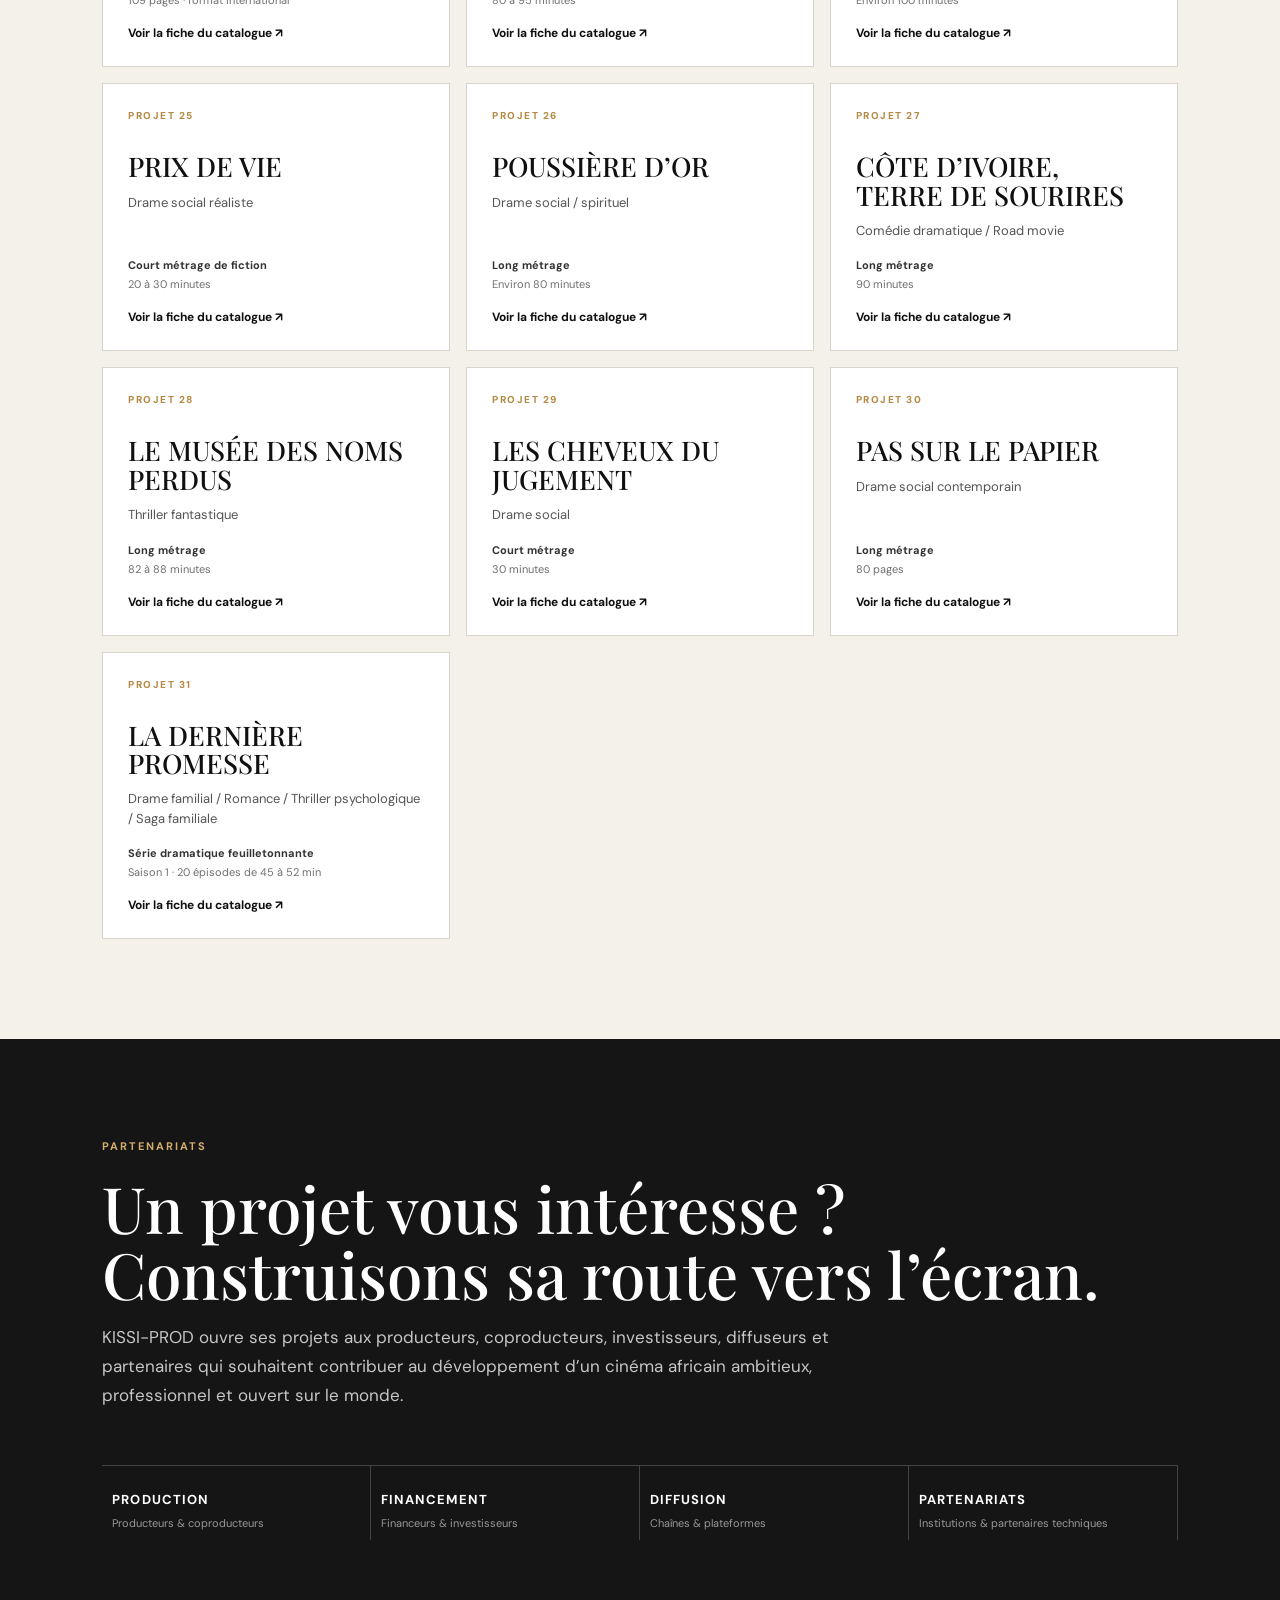
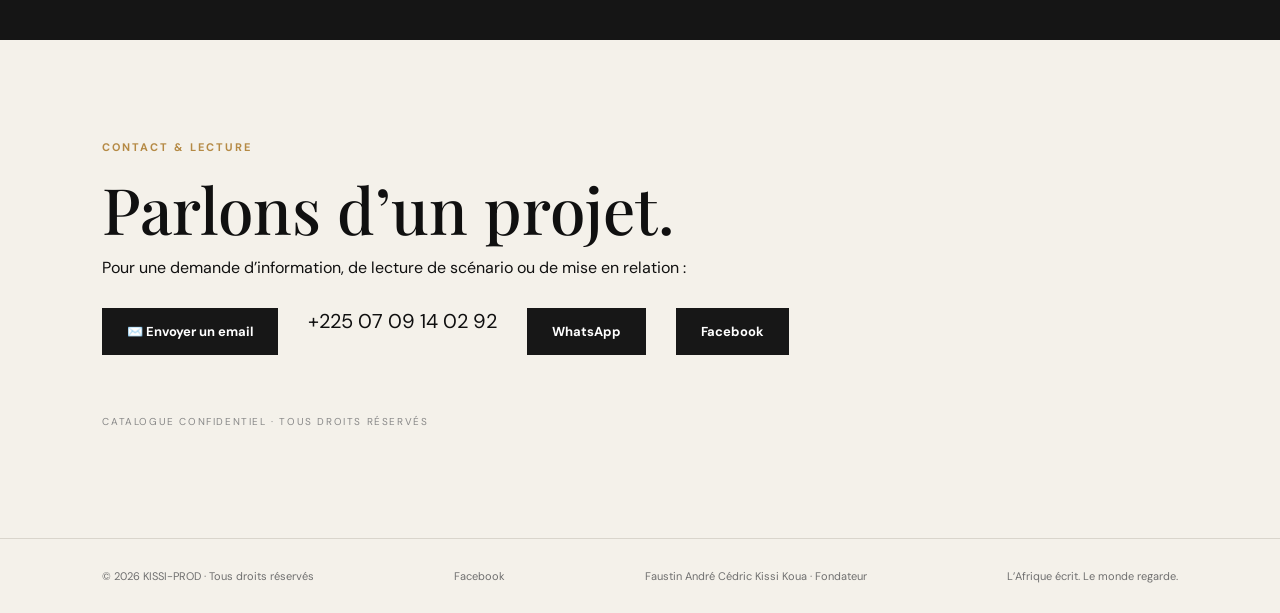
==== commit 3ac8ebe5: "Revise partnership paragraph for clarity and inclusivity Updated the partnership description to refl" ====
--- a/index.html
+++ b/index.html
@@ -3,7 +3,7 @@
 <head>
 <meta charset="utf-8">
 <meta name="viewport" content="width=device-width,initial-scale=1">
-<meta name="description" content="KISSI-PROD — Catalogue officiel de 31 projets cinématographiques et audiovisuels.">
+<meta name="description" content="KISSI-PROD — Production et développement de projets cinématographiques et audiovisuels en Côte d’Ivoire et en Afrique.">
 <title>KISSI-PROD — 31 projets</title>
 <link rel="stylesheet" href="style.css">
 </head>
@@ -374,7 +374,7 @@
 <section id="partenaires" class="section dark">
   <div class="eyebrow">PARTENARIATS</div>
   <h2>Un projet vous intéresse ?<br>Construisons sa route vers l’écran.</h2>
-  <p>KISSI-PROD recherche producteurs, coproducteurs, financeurs, investisseurs, partenaires techniques et institutionnels, diffuseurs, plateformes et acheteurs.</p>
+  <p>KISSI-PROD ouvre ses projets aux producteurs, coproducteurs, investisseurs, diffuseurs et partenaires qui souhaitent contribuer au développement d’un cinéma africain ambitieux, professionnel et ouvert sur le monde.</p>
   <div class="partnergrid">
     <div>PRODUCTION<br><small>Producteurs & coproducteurs</small></div>
     <div>FINANCEMENT<br><small>Financeurs & investisseurs</small></div>
--- a/style.css
+++ b/style.css
@@ -7,7 +7,7 @@
 .dark{background:var(--dark);color:#fff}.dark .eyebrow{color:#d4ad6c}.dark p{max-width:760px;color:#c6c6c6;line-height:1.7;font-size:17px}.partnergrid{display:grid;grid-template-columns:repeat(4,1fr);margin-top:55px;border-top:1px solid #444}.partnergrid div{padding:25px 10px 10px;border-right:1px solid #444;font-size:13px;font-weight:700;letter-spacing:.08em}.partnergrid small{display:block;margin-top:8px;font-size:11px;color:#999;font-weight:400;letter-spacing:0}.contactbox{display:flex;flex-wrap:wrap;gap:30px;margin:30px 0 60px;font-size:20px}.contactbox a:hover{color:var(--accent)}.conf{font-size:10px!important;letter-spacing:.16em;color:#888!important}
 footer{padding:30px 8vw;border-top:1px solid var(--line);display:flex;justify-content:space-between;gap:20px;flex-wrap:wrap;font-size:11px;color:var(--muted)}
 @media(max-width:900px){nav{display:none}.split{grid-template-columns:1fr}.grid{grid-template-columns:repeat(2,1fr)}.partnergrid{grid-template-columns:repeat(2,1fr)}.sectionhead{align-items:start;flex-direction:column}.stats{gap:25px;flex-wrap:wrap}}
-@media(max-width:600px){.hero{padding-left:6vw;padding-right:6vw}.section{padding:75px 6vw}.grid{grid-template-columns:1fr}.hero h1{font-size:58px}.stats{display:grid;grid-template-columns:1fr 1fr}.partnergrid{grid-template-columns:1fr 1fr}}
+@media(max-width:600px){.hero{padding-left:6vw;padding-right:6vw}.section{padding:75px 6vw}.grid{grid-template-columns:1fr}.hero h1{font-size:52px}.stats{display:grid;grid-template-columns:1fr 1fr}.partnergrid{grid-template-columns:1fr 1fr}}
 .brand{display:flex;align-items:center;gap:12px}
 .brand img{width:70px;height:70px;object-fit:contain}
 /* Amélioration catalogue sur téléphone */
